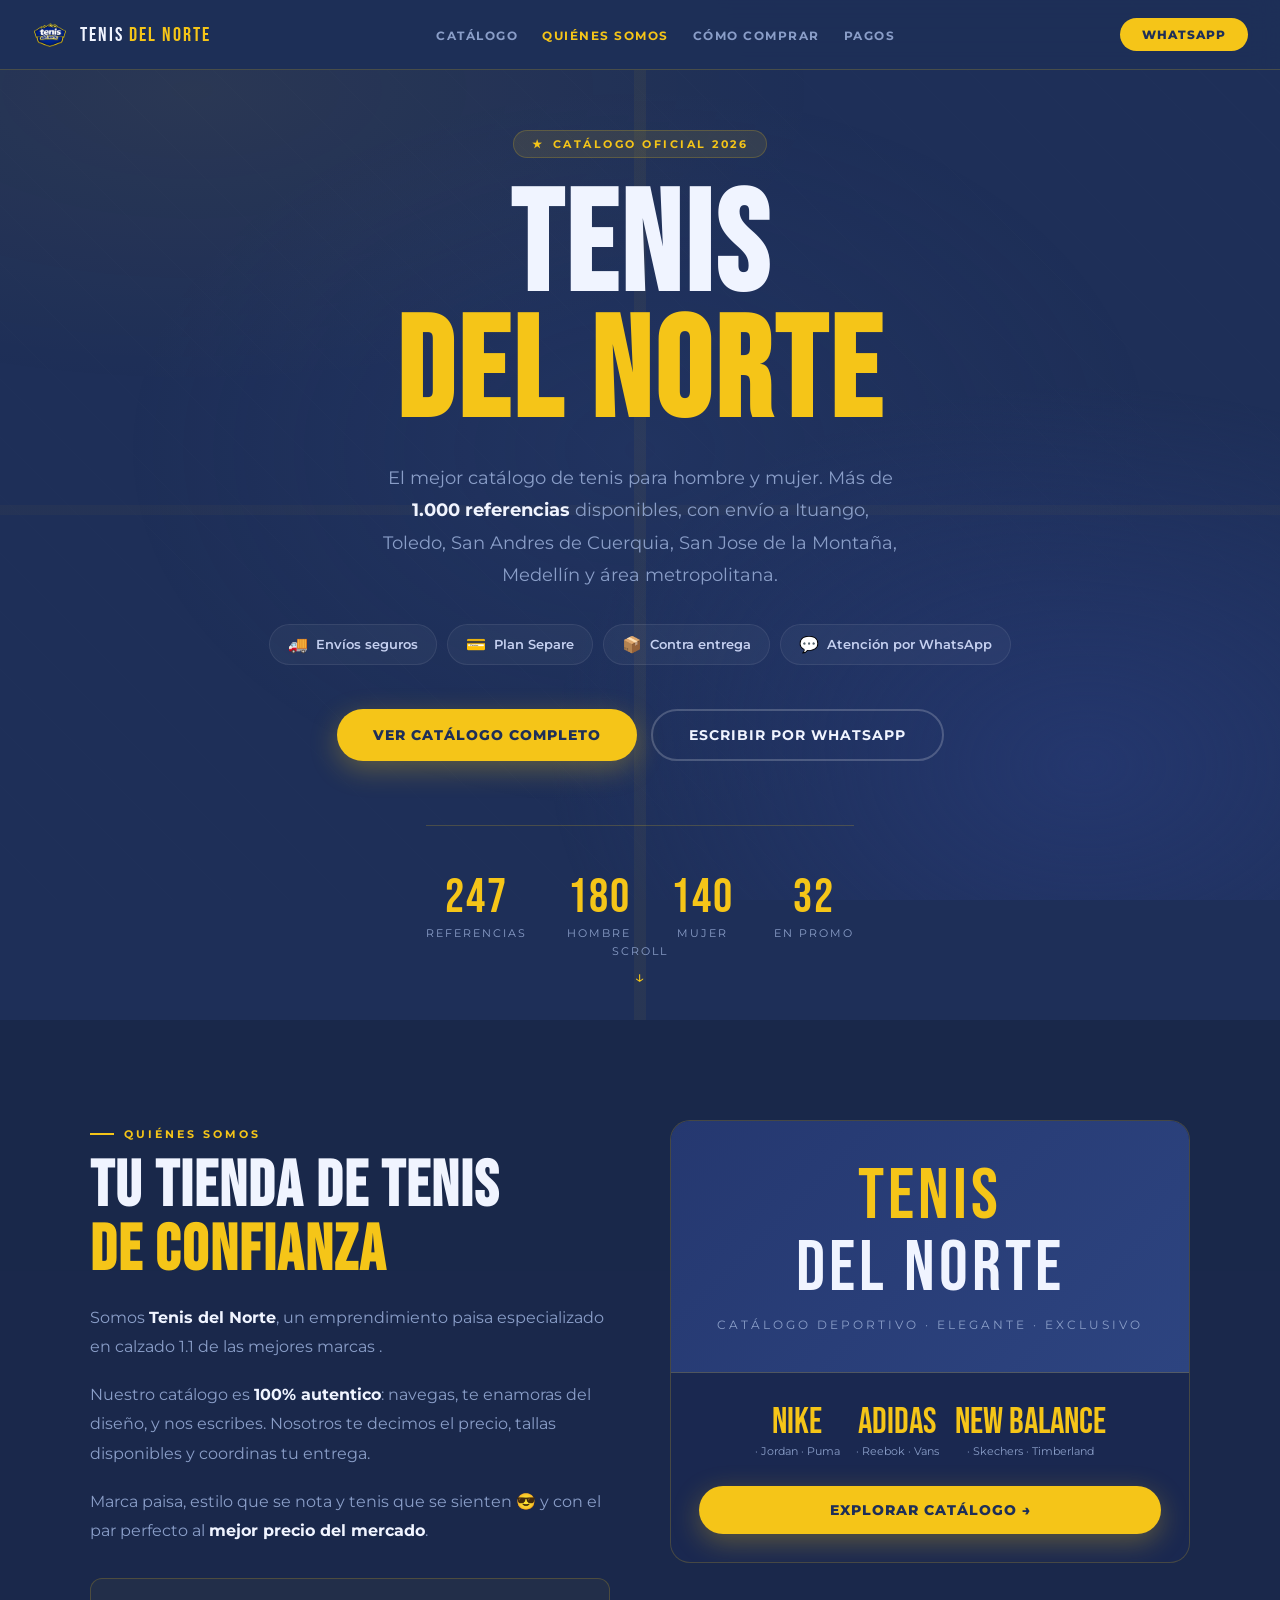
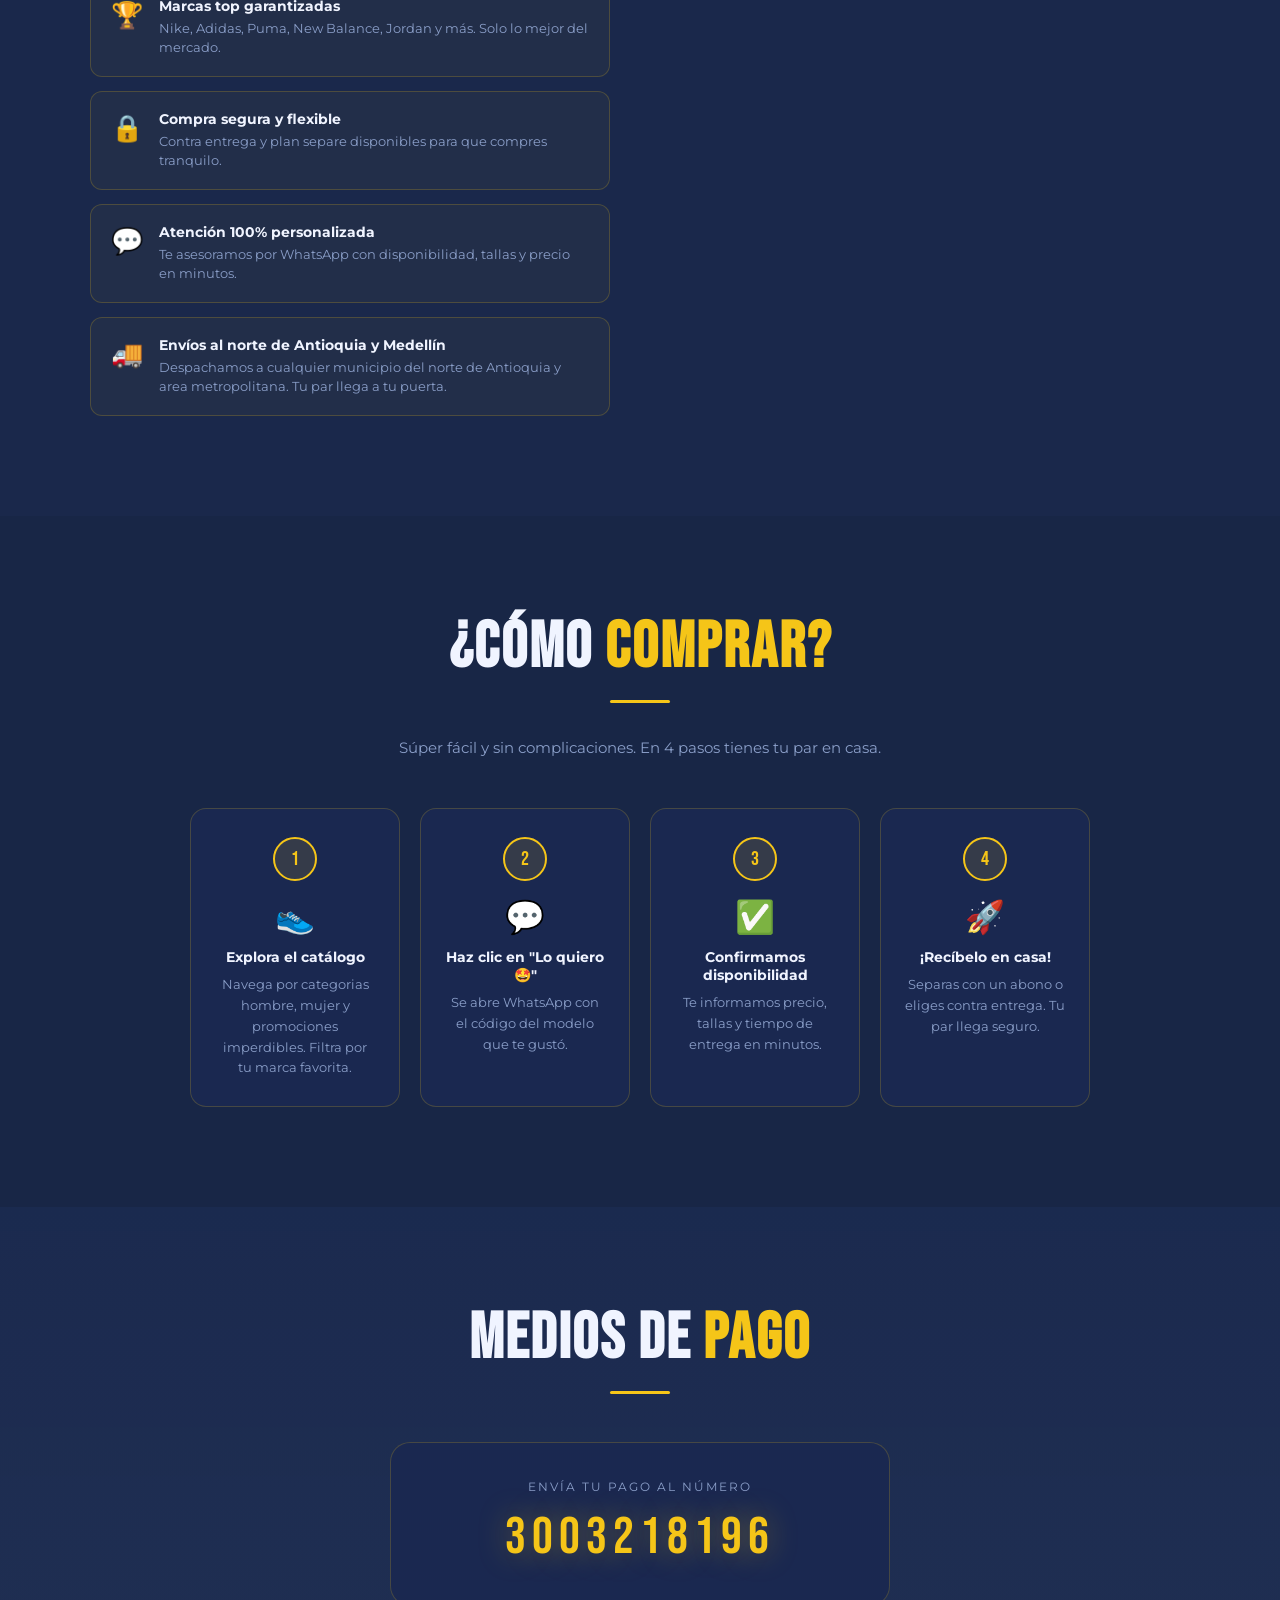
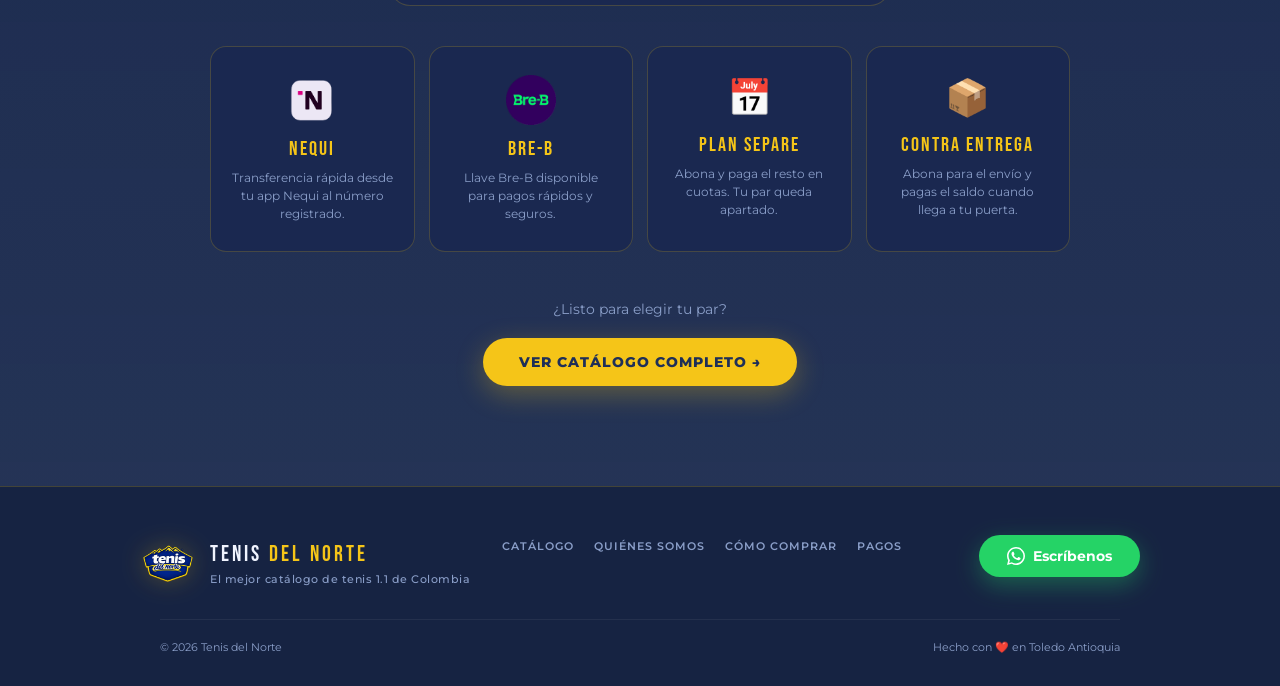
==== Tenis_del_norte/inicio.html @ 116ff5e7 "Add project Tenis del Norte" ====
<!DOCTYPE html>
<html lang="es">

<head>
  <meta charset="UTF-8" />
  <meta name="viewport" content="width=device-width, initial-scale=1.0" />
  <meta name="description"
    content="Tenis del Norte — El mejor catálogo de tenis deportivos para hombre y mujer. Nike, Adidas, Puma y más. Envíos a toda Colombia." />
  <title>Tenis del Norte · Inicio</title>
  <link rel="stylesheet" href="styles/global.css" />
  <link rel="stylesheet" href="styles/home.css" />
</head>

<body>
  <!-- nav.js inyecta el <nav> aquí automáticamente -->


  <!-- ══════════════════════════════════════
       HERO
  ══════════════════════════════════════ -->
  <section class="hero" id="inicio">
    <div class="hero-tag">Catálogo oficial 2026</div>

    <h1 class="hero-title">
      <span>TENIS</span>
      <span class="line-gold">DEL NORTE</span>
    </h1>

    <p class="hero-sub">
      El mejor catálogo de tenis para hombre y mujer.
      Más de <strong>1.000 referencias</strong> disponibles,
      con envío a Ituango, Toledo, San Andres de Cuerquia, San Jose de la Montaña, Medellín y área metropolitana.
    </p>

    <div class="hero-badges">
      <div class="hero-badge"><span class="icon">🚚</span> Envíos seguros</div>
      <div class="hero-badge"><span class="icon">💳</span> Plan Separe</div>
      <div class="hero-badge"><span class="icon">📦</span> Contra entrega</div>
      <div class="hero-badge"><span class="icon">💬</span> Atención por WhatsApp</div>
    </div>

    <div class="hero-ctas">
      <a href="index.html" class="btn-primary">Ver catálogo completo</a>
      <a href="https://wa.me/573003218196" target="_blank" rel="noopener" class="btn-secondary">
        Escribir por WhatsApp
      </a>
    </div>

    <div class="hero-stats">
      <div class="stat">
        <div class="stat-num" id="statTotal">—</div>
        <div class="stat-label">Referencias</div>
      </div>
      <div class="stat">
        <div class="stat-num" id="statHombre">—</div>
        <div class="stat-label">Hombre</div>
      </div>
      <div class="stat">
        <div class="stat-num" id="statMujer">—</div>
        <div class="stat-label">Mujer</div>
      </div>
      <div class="stat">
        <div class="stat-num" id="statPromo">—</div>
        <div class="stat-label">En Promo</div>
      </div>
    </div>

    <div class="scroll-hint">Scroll</div>
  </section>

  <!-- ══════════════════════════════════════
       QUIÉNES SOMOS
  ══════════════════════════════════════ -->
  <section class="section about-section" id="quienes">
    <div class="about-grid">

      <div class="about-text reveal">
        <div class="section-label">Quiénes somos</div>
        <h2 class="section-title">Tu tienda de tenis<br><span>de confianza</span></h2>

        <p>Somos <strong>Tenis del Norte</strong>, un emprendimiento paisa especializado en calzado 1.1 de las mejores
          marcas .</p>
        <p>Nuestro catálogo es <strong>100% autentico</strong>: navegas, te enamoras del diseño, y nos escribes.
          Nosotros te decimos el precio, tallas disponibles y coordinas tu entrega.</p>
        <p>Marca paisa, estilo que se nota y tenis que se sienten 😎 y con el par perfecto al <strong>mejor precio del
            mercado</strong>.</p>

        <div class="about-features">
          <div class="feature-item">
            <div class="feature-icon">🏆</div>
            <div class="feature-content">
              <h4>Marcas top garantizadas</h4>
              <p>Nike, Adidas, Puma, New Balance, Jordan y más. Solo lo mejor del mercado.</p>
            </div>
          </div>
          <div class="feature-item">
            <div class="feature-icon">🔒</div>
            <div class="feature-content">
              <h4>Compra segura y flexible</h4>
              <p>Contra entrega y plan separe disponibles para que compres tranquilo.</p>
            </div>
          </div>
          <div class="feature-item">
            <div class="feature-icon">💬</div>
            <div class="feature-content">
              <h4>Atención 100% personalizada</h4>
              <p>Te asesoramos por WhatsApp con disponibilidad, tallas y precio en minutos.</p>
            </div>
          </div>
          <div class="feature-item">
            <div class="feature-icon">🚚</div>
            <div class="feature-content">
              <h4>Envíos al norte de Antioquia y Medellín</h4>
              <p>Despachamos a cualquier municipio del norte de Antioquia y area metropolitana. Tu par llega a tu
                puerta.</p>
            </div>
          </div>
        </div>
      </div>

      <div class="about-visual reveal">
        <!-- Tarjeta visual / datos de marca -->
        <div style="
          background: var(--card-bg); border: 1px solid var(--border);
          border-radius: 20px; overflow: hidden;
        ">
          <div style="
            background: linear-gradient(135deg, var(--navy-mid) 0%, var(--navy-light) 100%);
            padding: 40px; text-align: center;
            border-bottom: 1px solid var(--border);
          ">
            <div style="
              font-family: var(--font-d); font-size: 72px;
              letter-spacing: 4px; line-height: 1;
            ">
              <span style="color: var(--gold);">TENIS</span><br>
              <span>DEL NORTE</span>
            </div>
            <p style="font-size: 12px; color: var(--muted); letter-spacing: 3px;
              text-transform: uppercase; margin-top: 12px;">
              Catálogo deportivo · elegante · exclusivo
            </p>
          </div>
          <div style="padding: 28px; display: flex; gap: 16px; justify-content: center; flex-wrap: wrap;">
            <div style="text-align: center;">
              <div style="font-family: var(--font-d); font-size: 36px; color: var(--gold);">Nike</div>
              <div style="font-size: 11px; color: var(--muted);">· Jordan · Puma</div>
            </div>
            <div style="text-align: center;">
              <div style="font-family: var(--font-d); font-size: 36px; color: var(--gold);">Adidas</div>
              <div style="font-size: 11px; color: var(--muted);">· Reebok · Vans</div>
            </div>
            <div style="text-align: center;">
              <div style="font-family: var(--font-d); font-size: 36px; color: var(--gold);">New Balance</div>
              <div style="font-size: 11px; color: var(--muted);">· Skechers · Timberland</div>
            </div>
          </div>
          <div style="padding: 0 28px 28px; text-align: center;">
            <a href="index.html" class="btn-primary" style="width: 100%;">
              Explorar catálogo →
            </a>
          </div>
        </div>
      </div>

    </div>
  </section>

  <!-- ══════════════════════════════════════
       CÓMO COMPRAR
  ══════════════════════════════════════ -->
  <section class="section how-section" id="como">
    <div class="text-center reveal" style="margin-bottom: 48px;">
      <h2 class="section-title">¿CÓMO <span>COMPRAR?</span></h2>
      <div class="gold-line"></div>
      <p style="color: var(--muted); font-size: 15px; max-width: 500px; margin: 0 auto; line-height: 1.7;">
        Súper fácil y sin complicaciones. En 4 pasos tienes tu par en casa.
      </p>
    </div>

    <div class="how-grid">
      <div class="how-step-card reveal">
        <div class="step-num">1</div>
        <div class="step-icon">👟</div>
        <div class="step-title">Explora el catálogo</div>
        <div class="step-desc">Navega por categorias hombre, mujer y promociones imperdibles. Filtra por tu marca
          favorita.</div>
      </div>

      <div class="how-step-card reveal">
        <div class="step-num">2</div>
        <div class="step-icon">💬</div>
        <div class="step-title">Haz clic en "Lo quiero🤩"</div>
        <div class="step-desc">Se abre WhatsApp con el código del modelo que te gustó.</div>
      </div>

      <div class="how-step-card reveal">
        <div class="step-num">3</div>
        <div class="step-icon">✅</div>
        <div class="step-title">Confirmamos disponibilidad</div>
        <div class="step-desc">Te informamos precio, tallas y tiempo de entrega en minutos.</div>
      </div>

      <div class="how-step-card reveal">
        <div class="step-num">4</div>
        <div class="step-icon">🚀</div>
        <div class="step-title">¡Recíbelo en casa!</div>
        <div class="step-desc">Separas con un abono o eliges contra entrega. Tu par llega seguro.</div>
      </div>
    </div>
  </section>

  <!-- ══════════════════════════════════════
       MEDIOS DE PAGO
  ══════════════════════════════════════ -->
  <section class="section payment-section" id="pagos">
    <div class="text-center reveal" style="margin-bottom: 48px;">
      <h2 class="section-title">MEDIOS DE <span>PAGO</span></h2>
      <div class="gold-line"></div>
    </div>

    <div class="payment-number reveal">
      <p>Envía tu pago al número</p>
      <div class="number">3003218196</div>
    </div>

    <div class="payment-grid reveal">
      <div class="payment-card">
        <div class="payment-logo-container">
          <img src="assets/logo_nequi.png" alt="Nequi" class="payment-brand-logo">
        </div>
        <div class="payment-name">NEQUI</div>
        <div class="payment-desc">Transferencia rápida desde tu app Nequi al número registrado.</div>
      </div>

      <div class="payment-card">
        <div class="payment-logo-container">
          <img src="assets/logo_breb.png" alt="BRE.B" class="payment-brand-logo">
        </div>
        <div class="payment-name">BRE-B</div>
        <div class="payment-desc">Llave Bre-B disponible para pagos rápidos y seguros.</div>
      </div>

      <div class="payment-card">
        <span class="payment-icon">📅</span>
        <div class="payment-name">PLAN SEPARE</div>
        <div class="payment-desc">Abona y paga el resto en cuotas. Tu par queda apartado.</div>
      </div>

      <div class="payment-card">
        <span class="payment-icon">📦</span>
        <div class="payment-name">CONTRA ENTREGA</div>
        <div class="payment-desc">Abona para el envío y pagas el saldo cuando llega a tu puerta.</div>
      </div>
    </div>

    <div class="text-center" style="margin-top: 48px; position: relative; z-index: 1;">
      <p style="color: var(--muted); font-size: 14px; margin-bottom: 20px;">
        ¿Listo para elegir tu par?
      </p>
      <a href="index.html" class="btn-primary">Ver catálogo completo →</a>
    </div>
  </section>

  <!-- nav.js inyecta el <footer> aquí automáticamente -->

  <script src="js/nav.js"></script>
  <script src="js/home.js"></script>
</body>

</html>
---- Tenis_del_norte/styles/global.css ----
/* ═══════════════════════════════════════════════════
   global.css — Variables, reset y estilos compartidos
   Tenis del Norte
═══════════════════════════════════════════════════ */

/* ── IMPORTS ─────────────────────────────────────── */
@import url('https://fonts.googleapis.com/css2?family=Bebas+Neue&family=Montserrat:wght@300;400;500;600;700;800&display=swap');

/* ── VARIABLES ───────────────────────────────────── */
:root {
  /* ── TEMA C — Azul Medio (40% más claro que antes) ── */
  --navy:        #1e2f58;   /* fondo principal */
  --navy-mid:    #253870;   /* fondo secundario / drawer */
  --navy-light:  #2d4480;   /* hover, bordes internos */
  --gold:        #f5c518;
  --gold-light:  #ffd84d;
  --gold-dark:   #c9a000;
  --white:       #f0f4ff;   /* texto principal (no puro blanco) */
  --off-white:   #c5d0f0;
  --muted:       #8a9ec8;   /* texto secundario */
  --border:      rgba(245, 197, 24, 0.2);
  --card-bg:     #1a2850;   /* tarjetas */
  --green:       #25D366;
  --red:         #ff4d6d;
  --radius:      14px;
  --font-d:      'Bebas Neue', sans-serif;
  --font-b:      'Montserrat', sans-serif;
  --shadow-gold: 0 0 30px rgba(245, 197, 24, 0.25);
  --shadow-card: 0 4px 24px rgba(0, 0, 20, 0.35);
  --nav-h:       70px;
}

/* ── RESET ───────────────────────────────────────── */
*, *::before, *::after { box-sizing: border-box; margin: 0; padding: 0; }
html { scroll-behavior: smooth; }

body {
  background: var(--navy);
  color: var(--white);
  font-family: var(--font-b);
  min-height: 100vh;
  overflow-x: hidden;
}

/* Textura de fondo global */
body::before {
  content: '';
  position: fixed; inset: 0; z-index: 0;
  background-image:
    radial-gradient(ellipse 90% 60% at 15% 10%, rgba(245,197,24,0.06) 0%, transparent 55%),
    radial-gradient(ellipse 70% 70% at 85% 85%, rgba(37,56,112,0.9)   0%, transparent 60%),
    radial-gradient(ellipse 50% 50% at 50% 50%, rgba(45,68,128,0.2)   0%, transparent 80%),
    repeating-linear-gradient(
      45deg, transparent, transparent 40px,
      rgba(255,255,255,0.008) 40px, rgba(255,255,255,0.008) 41px
    );
  pointer-events: none;
}

/* ── TIPOGRAFÍA BASE ─────────────────────────────── */
h1, h2, h3 { line-height: 1.1; }
a { color: inherit; }
img { max-width: 100%; display: block; }
button { font-family: var(--font-b); cursor: pointer; }

/* ── NAV ─────────────────────────────────────────── */
.nav {
  position: fixed; top: 0; left: 0; right: 0; z-index: 100;
  display: flex; align-items: center; justify-content: space-between;
  gap: 16px;
  padding: 0 32px;
  height: var(--nav-h);
  min-height: var(--nav-h); max-height: var(--nav-h);
  overflow: hidden;
  background: rgba(30, 47, 88, 0.96);
  backdrop-filter: blur(14px);
  border-bottom: 1px solid var(--border);
}

.nav-logo {
  display: flex; align-items: center; gap: 12px;
  text-decoration: none; flex-shrink: 0;
}
/* Imagen del logo — tamaño fijo para no inflar el nav */
.nav-logo-img {
  width: 36px; height: 36px;
  object-fit: contain; display: block; flex-shrink: 0;
}
/* Si no hay logo, mostrar badge dorado como fallback */
.nav-logo-badge {
  width: 36px; height: 36px; flex-shrink: 0;
  background: var(--gold);
  clip-path: polygon(50% 0%, 90% 15%, 100% 55%, 85% 90%, 50% 100%, 15% 90%, 0% 55%, 10% 15%);
  display: flex; align-items: center; justify-content: center;
  font-family: var(--font-d); font-size: 12px; color: var(--navy);
}
.nav-logo-text {
  font-family: var(--font-d); font-size: 20px;
  letter-spacing: 2px; color: var(--white); white-space: nowrap;
}
.nav-logo-text span { color: var(--gold); }

.nav-links { display: flex; gap: 24px; list-style: none; }
.nav-links a {
  color: var(--muted); font-size: 12px; font-weight: 700;
  text-decoration: none; letter-spacing: 1.5px; text-transform: uppercase;
  transition: color 0.2s;
}
.nav-links a:hover,
.nav-links a.active { color: var(--gold); }

.nav-cta {
  background: var(--gold); color: var(--navy);
  padding: 9px 22px; border-radius: 100px;
  font-size: 12px; font-weight: 800;
  letter-spacing: 1px; text-transform: uppercase; text-decoration: none;
  transition: all 0.2s;
}
.nav-cta:hover {
  background: var(--gold-light);
  transform: translateY(-2px);
  box-shadow: var(--shadow-gold);
}

/* ── Nav right (CTA + hamburger) ────────────────── */
.nav-right {
  display: flex; align-items: center; gap: 10px; flex-shrink: 0;
}

/* Hamburguesa: oculto en desktop */
.nav-hamburger {
  display: none;
  flex-direction: column; justify-content: center; align-items: center;
  gap: 5px; width: 40px; height: 40px;
  background: none; border: 1.5px solid rgba(255,255,255,0.15);
  border-radius: 10px; cursor: pointer; padding: 8px; transition: border-color 0.2s;
}
.nav-hamburger:hover { border-color: var(--gold); }
.nav-hamburger span {
  display: block; width: 18px; height: 2px;
  background: var(--white); border-radius: 2px;
  transition: transform 0.3s, opacity 0.3s;
  transform-origin: center;
}
/* Animación X al abrir */
.nav-hamburger.open span:nth-child(1) { transform: translateY(7px) rotate(45deg); }
.nav-hamburger.open span:nth-child(2) { opacity: 0; transform: scaleX(0); }
.nav-hamburger.open span:nth-child(3) { transform: translateY(-7px) rotate(-45deg); }

/* ── DRAWER MÓVIL ────────────────────────────────── */
.nav-drawer {
  position: fixed; top: 0; right: 0; bottom: 0; z-index: 500;
  width: min(320px, 85vw);
  background: var(--navy-mid);
  border-left: 1px solid var(--border);
  transform: translateX(100%);
  transition: transform 0.32s cubic-bezier(0.4, 0, 0.2, 1);
  display: flex; flex-direction: column;
}
.nav-drawer.open { transform: translateX(0); }

.nav-overlay {
  position: fixed; inset: 0; z-index: 499;
  background: rgba(0,0,0,0.55);
  backdrop-filter: blur(3px);
  opacity: 0; pointer-events: none;
  transition: opacity 0.3s;
}
.nav-overlay.open { opacity: 1; pointer-events: auto; }

.nav-drawer-inner {
  display: flex; flex-direction: column; height: 100%;
  padding: 0 0 32px;
}

.nav-drawer-header {
  display: flex; align-items: center; justify-content: space-between;
  padding: 0 24px; height: var(--nav-h);
  border-bottom: 1px solid var(--border);
  flex-shrink: 0;
}

.nav-drawer-close {
  width: 36px; height: 36px; border-radius: 50%;
  background: rgba(255,255,255,0.06); border: 1px solid rgba(255,255,255,0.12);
  color: var(--white); font-size: 16px; cursor: pointer; transition: all 0.2s;
  display: flex; align-items: center; justify-content: center;
}
.nav-drawer-close:hover { background: var(--red); border-color: var(--red); }

.nav-drawer-links {
  list-style: none; padding: 24px 0; flex: 1;
}
.nav-drawer-links li {
  border-bottom: 1px solid rgba(255,255,255,0.05);
}
.nav-drawer-links a {
  display: block; padding: 16px 28px;
  color: var(--muted); font-size: 13px; font-weight: 700;
  letter-spacing: 2px; text-transform: uppercase; text-decoration: none;
  transition: all 0.2s;
}
.nav-drawer-links a:hover,
.nav-drawer-links a.active {
  color: var(--gold); background: rgba(245,197,24,0.05);
  padding-left: 36px;
}

.nav-drawer-wa {
  margin: 0 24px; justify-content: center;
}

/* ── RESPONSIVE NAV ──────────────────────────────── */
@media (max-width: 910px) {
  .nav { padding: 0 16px; }
  .nav-links { display: none; }
  .nav-hamburger { display: flex; }
  /* Ocultar texto del logo en pantallas muy pequeñas para ahorrar espacio */
  @media (max-width: 380px) {
    .nav-logo-text { display: none; }
  }
}
@media (min-width: 900px) {
  .nav-hamburger { display: none; }
  .nav-drawer, .nav-overlay { display: none !important; }
}

/* ── BOTONES GLOBALES ────────────────────────────── */
.btn-primary {
  display: inline-flex; align-items: center; justify-content: center; gap: 8px;
  background: var(--gold); color: var(--navy);
  padding: 15px 36px; border-radius: 100px; border: none;
  font-family: var(--font-b); font-size: 14px; font-weight: 800;
  letter-spacing: 1px; text-transform: uppercase; text-decoration: none;
  transition: all 0.25s;
  box-shadow: 0 8px 28px rgba(245, 197, 24, 0.3);
  cursor: pointer;
}
.btn-primary:hover {
  background: var(--gold-light);
  transform: translateY(-3px);
  box-shadow: 0 16px 40px rgba(245, 197, 24, 0.4);
}

.btn-secondary {
  display: inline-flex; align-items: center; justify-content: center; gap: 8px;
  background: transparent; color: var(--white);
  padding: 15px 36px; border-radius: 100px;
  font-family: var(--font-b); font-size: 14px; font-weight: 700;
  letter-spacing: 1px; text-transform: uppercase; text-decoration: none;
  border: 2px solid rgba(255, 255, 255, 0.2);
  transition: all 0.25s; cursor: pointer;
}
.btn-secondary:hover {
  border-color: var(--gold); color: var(--gold);
  transform: translateY(-3px);
}

.btn-wa {
  display: inline-flex; align-items: center; gap: 8px;
  background: var(--green); color: #fff; border: none;
  padding: 12px 28px; border-radius: 100px;
  font-family: var(--font-b); font-size: 14px; font-weight: 700;
  text-decoration: none; transition: all 0.2s; cursor: pointer;
  box-shadow: 0 8px 24px rgba(37, 211, 102, 0.35);
}
.btn-wa:hover {
  transform: translateY(-3px);
  box-shadow: 0 16px 32px rgba(37, 211, 102, 0.45);
}
.btn-wa svg { width: 18px; height: 18px; fill: #fff; flex-shrink: 0; }

/* ── SECCIONES GENÉRICAS ─────────────────────────── */
.section {
  position: relative; z-index: 1;
  padding: 100px 24px;
}
.section-label {
  display: inline-flex; align-items: center; gap: 10px;
  color: var(--gold); font-size: 11px; font-weight: 700;
  letter-spacing: 3px; text-transform: uppercase; margin-bottom: 14px;
}
.section-label::before { content: ''; width: 24px; height: 2px; background: var(--gold); }

.section-title {
  font-family: var(--font-d);
  font-size: clamp(36px, 6vw, 64px);
  letter-spacing: 2px; line-height: 1; margin-bottom: 20px;
}
.section-title span { color: var(--gold); }

.gold-line {
  width: 60px; height: 3px; background: var(--gold);
  border-radius: 2px; margin: 0 auto 32px;
}

.gold-divider {
  height: 1px;
  background: linear-gradient(to right, transparent, var(--gold), transparent);
  opacity: 0.25; margin: 20px 0;
}

.text-center { text-align: center; }
.hidden { display: none !important; }

/* ── FOOTER ──────────────────────────────────────── */
footer {
  position: relative; z-index: 1;
  background: rgba(0, 0, 0, 0.25);
  border-top: 1px solid var(--border);
  padding: 48px 24px 32px;
}

/* ── Contenido del footer ────────────────────────── */
.footer-inner {
  max-width: 1000px; margin: 0 auto;
  display: grid;
  grid-template-columns: auto 1fr auto;
  gap: 32px; align-items: start;
}
@media (max-width: 750px) {
  .footer-inner {
    grid-template-columns: 1fr;
    text-align: center; justify-items: center;
  }
}

/* Logo + nombre en el footer */
.footer-logo-wrap {
  display: flex; align-items: center; gap: 14px;
}
.footer-logo-img {
  width: 56px; height: 56px;
  object-fit: contain; display: block; flex-shrink: 0;
  /* Halo suave que resalta el logo sobre fondo oscuro */
  filter: drop-shadow(0 0 12px rgba(245,197,24,0.25));
}
.footer-logo-badge {
  width: 56px; height: 56px; flex-shrink: 0;
  background: var(--gold);
  clip-path: polygon(50% 0%,90% 15%,100% 55%,85% 90%,50% 100%,15% 90%,0% 55%,10% 15%);
  display: flex; align-items: center; justify-content: center;
  font-family: var(--font-d); font-size: 16px; color: var(--navy);
  filter: drop-shadow(0 0 10px rgba(245,197,24,0.3));
}
.footer-logo-text .footer-brand {
  font-family: var(--font-d); font-size: 22px;
  letter-spacing: 3px; color: var(--white);
  margin-bottom: 4px;
}
.footer-logo-text .footer-brand span { color: var(--gold); }
.footer-logo-text p {
  font-size: 11px; color: var(--muted); margin: 0;
  font-weight: 500; letter-spacing: 0.5px;
}

/* Nav links del footer */
.footer-nav { display: flex; flex-direction: column; align-items: flex-start; gap: 10px; }
@media (max-width: 700px) { .footer-nav { align-items: center; flex-direction: row; flex-wrap: wrap; justify-content: center; } }
.footer-nav .nav-links-footer {
  display: flex; gap: 20px; flex-wrap: wrap; list-style: none;
  justify-content: flex-start;
}
.footer-nav .nav-links-footer a {
  color: var(--muted); font-size: 11px; font-weight: 600;
  text-decoration: none; letter-spacing: 1px; text-transform: uppercase;
  transition: color 0.2s;
}
.footer-nav .nav-links-footer a:hover { color: var(--gold); }

/* Parte derecha: WA */
.footer-cta { display: flex; flex-direction: column; align-items: flex-end; gap: 12px; }
@media (max-width: 700px) { .footer-cta { align-items: center; } }

/* Línea inferior */
.footer-bottom {
  max-width: 960px; margin: 28px auto 0;
  padding-top: 20px; border-top: 1px solid rgba(255,255,255,0.06);
  display: flex; justify-content: space-between; align-items: center;
  flex-wrap: wrap; gap: 8px;
}
.footer-copy { font-size: 11px; color: var(--muted); }
.footer-made { font-size: 11px; color: var(--muted); }

/* ── ANIMACIONES ─────────────────────────────────── */
@keyframes fadeUp {
  from { opacity: 0; transform: translateY(24px); }
  to   { opacity: 1; transform: translateY(0); }
}
@keyframes fadeDown {
  from { opacity: 0; transform: translateY(-20px); }
  to   { opacity: 1; transform: translateY(0); }
}
@keyframes spin {
  to { transform: rotate(360deg); }
}
@keyframes bounce {
  0%, 100% { transform: translateX(-50%) translateY(0); }
  50%       { transform: translateX(-50%) translateY(8px); }
}
---- Tenis_del_norte/styles/home.css ----
/* ═══════════════════════════════════════════════════
   home.css — Estilos de index.html
   Requiere: global.css
═══════════════════════════════════════════════════ */

/* ── HERO ────────────────────────────────────────── */
.hero {
  min-height: 100vh;
  display: flex; flex-direction: column;
  align-items: center; justify-content: center;
  padding: calc(var(--nav-h) + 60px) 24px 80px;
  position: relative; z-index: 1; text-align: center;
  overflow: hidden;
}

.hero::before {
  content: '';
  position: absolute; inset: 0;
  background:
    linear-gradient(to right,
      transparent 49.5%,
      rgba(245,197,24,0.05) 49.5%,
      rgba(245,197,24,0.05) 50.5%,
      transparent 50.5%),
    linear-gradient(to bottom,
      transparent 49.5%,
      rgba(245,197,24,0.03) 49.5%,
      rgba(245,197,24,0.03) 50.5%,
      transparent 50.5%);
  pointer-events: none;
}

.hero-tag {
  display: inline-flex; align-items: center; gap: 8px;
  background: rgba(245,197,24,0.1); border: 1px solid var(--border);
  color: var(--gold); padding: 6px 18px; border-radius: 100px;
  font-size: 11px; font-weight: 700; letter-spacing: 2.5px;
  text-transform: uppercase; margin-bottom: 28px;
  animation: fadeDown 0.7s ease both;
}
.hero-tag::before { content: '★'; }

.hero-title {
  font-family: var(--font-d);
  font-size: clamp(64px, 14vw, 140px);
  line-height: 0.9; letter-spacing: 4px;
  animation: fadeDown 0.7s 0.1s ease both;
}
.hero-title .line-gold    { color: var(--gold); display: block; }
.hero-title .line-outline {
  display: block;
  -webkit-text-stroke: 2px rgba(255,255,255,0.15);
  color: transparent;
}

.hero-sub {
  font-size: clamp(14px, 2vw, 18px);
  color: var(--muted); font-weight: 400; line-height: 1.8;
  max-width: 520px; margin: 24px auto 0;
  animation: fadeDown 0.7s 0.2s ease both;
}
.hero-sub strong { color: var(--white); font-weight: 700; }

.hero-badges {
  display: flex; gap: 10px; flex-wrap: wrap; justify-content: center;
  margin-top: 32px;
  animation: fadeDown 0.7s 0.3s ease both;
}
.hero-badge {
  display: flex; align-items: center; gap: 8px;
  background: rgba(255,255,255,0.04);
  border: 1px solid rgba(255,255,255,0.08);
  padding: 10px 18px; border-radius: 100px;
  font-size: 13px; color: var(--off-white); font-weight: 600;
}
.hero-badge .icon { font-size: 16px; }

.hero-ctas {
  display: flex; gap: 14px; flex-wrap: wrap; justify-content: center;
  margin-top: 44px;
  animation: fadeDown 0.7s 0.4s ease both;
}

.hero-stats {
  display: flex; gap: 40px; flex-wrap: wrap; justify-content: center;
  margin-top: 64px; padding-top: 48px;
  border-top: 1px solid var(--border);
  animation: fadeDown 0.7s 0.5s ease both;
}
.stat { text-align: center; }
.stat-num {
  font-family: var(--font-d); font-size: 48px;
  color: var(--gold); letter-spacing: 2px; line-height: 1;
}
.stat-label {
  font-size: 11px; color: var(--muted);
  letter-spacing: 2px; text-transform: uppercase; margin-top: 4px;
}

.scroll-hint {
  position: absolute; bottom: 32px; left: 50%;
  transform: translateX(-50%);
  display: flex; flex-direction: column; align-items: center; gap: 8px;
  color: var(--muted); font-size: 11px; letter-spacing: 2px;
  text-transform: uppercase;
  animation: bounce 2s infinite;
}
.scroll-hint::after { content: '↓'; font-size: 18px; color: var(--gold); }

/* ── QUIÉNES SOMOS ───────────────────────────────── */
.about-section { background: rgba(0,0,0,0.15); }

.about-grid {
  max-width: 1100px; margin: 0 auto;
  display: grid; grid-template-columns: 1fr 1fr;
  gap: 60px; align-items: start;
}
@media (max-width: 768px) {
  .about-grid { grid-template-columns: 1fr; gap: 40px; }
}

.about-text p {
  color: var(--muted); font-size: 16px; line-height: 1.85;
  margin-bottom: 18px;
}
.about-text p strong { color: var(--white); font-weight: 700; }

.about-features { display: flex; flex-direction: column; gap: 14px; margin-top: 32px; }

.feature-item {
  display: flex; align-items: flex-start; gap: 16px;
  background: rgba(245,197,24,0.04);
  border: 1px solid var(--border);
  border-radius: 12px; padding: 18px 20px;
  transition: border-color 0.2s, transform 0.2s;
}
.feature-item:hover { border-color: rgba(245,197,24,0.4); transform: translateX(4px); }
.feature-icon { font-size: 26px; flex-shrink: 0; margin-top: 2px; }
.feature-content h4 { font-size: 14px; font-weight: 700; margin-bottom: 4px; }
.feature-content p  { font-size: 13px; color: var(--muted); line-height: 1.5; margin: 0; }

/* ── CÓMO COMPRAR ────────────────────────────────── */
.how-section { background: rgba(0,0,0,0.2); }

.how-grid {
  max-width: 900px; margin: 0 auto;
  display: grid; grid-template-columns: repeat(auto-fit, minmax(200px, 1fr));
  gap: 20px;
}
.how-step-card {
  background: var(--card-bg); border: 1px solid var(--border);
  border-radius: 16px; padding: 28px 24px; text-align: center;
  transition: all 0.25s;
  position: relative; overflow: hidden;
}
.how-step-card::before {
  content: '';
  position: absolute; top: 0; left: 0; right: 0; height: 3px;
  background: linear-gradient(to right, transparent, var(--gold), transparent);
  opacity: 0; transition: opacity 0.25s;
}
.how-step-card:hover { transform: translateY(-6px); box-shadow: var(--shadow-gold); }
.how-step-card:hover::before { opacity: 1; }

.step-num {
  width: 44px; height: 44px; border-radius: 50%;
  background: rgba(245,197,24,0.12);
  border: 2px solid var(--gold);
  color: var(--gold);
  display: flex; align-items: center; justify-content: center;
  font-family: var(--font-d); font-size: 20px; letter-spacing: 1px;
  margin: 0 auto 16px;
}
.step-icon    { font-size: 32px; margin-bottom: 12px; }
.step-title   { font-size: 14px; font-weight: 700; margin-bottom: 8px; }
.step-desc    { font-size: 13px; color: var(--muted); line-height: 1.6; }

/* ── MEDIOS DE PAGO ──────────────────────────────── */
.payment-section {
  background: linear-gradient(to bottom, rgba(0,0,0,0.1), rgba(245,197,24,0.03));
}

.payment-number {
  text-align: center;
  background: var(--card-bg); border: 1px solid var(--border);
  border-radius: 20px; padding: 36px;
  max-width: 500px; margin: 0 auto 40px;
}
.payment-number p {
  font-size: 12px; color: var(--muted);
  text-transform: uppercase; letter-spacing: 2px; margin-bottom: 12px;
}
.payment-number .number {
  font-family: var(--font-d); font-size: 52px;
  color: var(--gold); letter-spacing: 6px;
  text-shadow: 0 0 30px rgba(245,197,24,0.35);
}

.payment-grid {
  max-width: 860px; margin: 0 auto;
  display: grid; grid-template-columns: repeat(auto-fit, minmax(190px, 1fr));
  gap: 14px;
}
.payment-card {
  background: var(--card-bg); border: 1px solid var(--border);
  border-radius: 16px; padding: 28px 20px; text-align: center;
  transition: all 0.25s;
}
.payment-card:hover {
  border-color: var(--gold);
  transform: translateY(-4px);
  box-shadow: var(--shadow-gold);
}
.payment-icon { font-size: 36px; margin-bottom: 14px; display: block; }
.payment-name {
  font-family: var(--font-d); font-size: 20px;
  letter-spacing: 2px; color: var(--gold);
}
.payment-desc { font-size: 12px; color: var(--muted); margin-top: 8px; line-height: 1.5; }


.payment-logo-container {
  width: 50px;
  height: 50px;
  margin: 0 auto 12px; /* Centra el logo y da espacio abajo */
  display: flex;
  align-items: center;
  justify-content: center;
}

/* Estilos para la imagen del logo */
.payment-brand-logo {
  width: 100%;
  height: 100%;
  object-fit: contain; /* Evita que el logo se deforme */
}
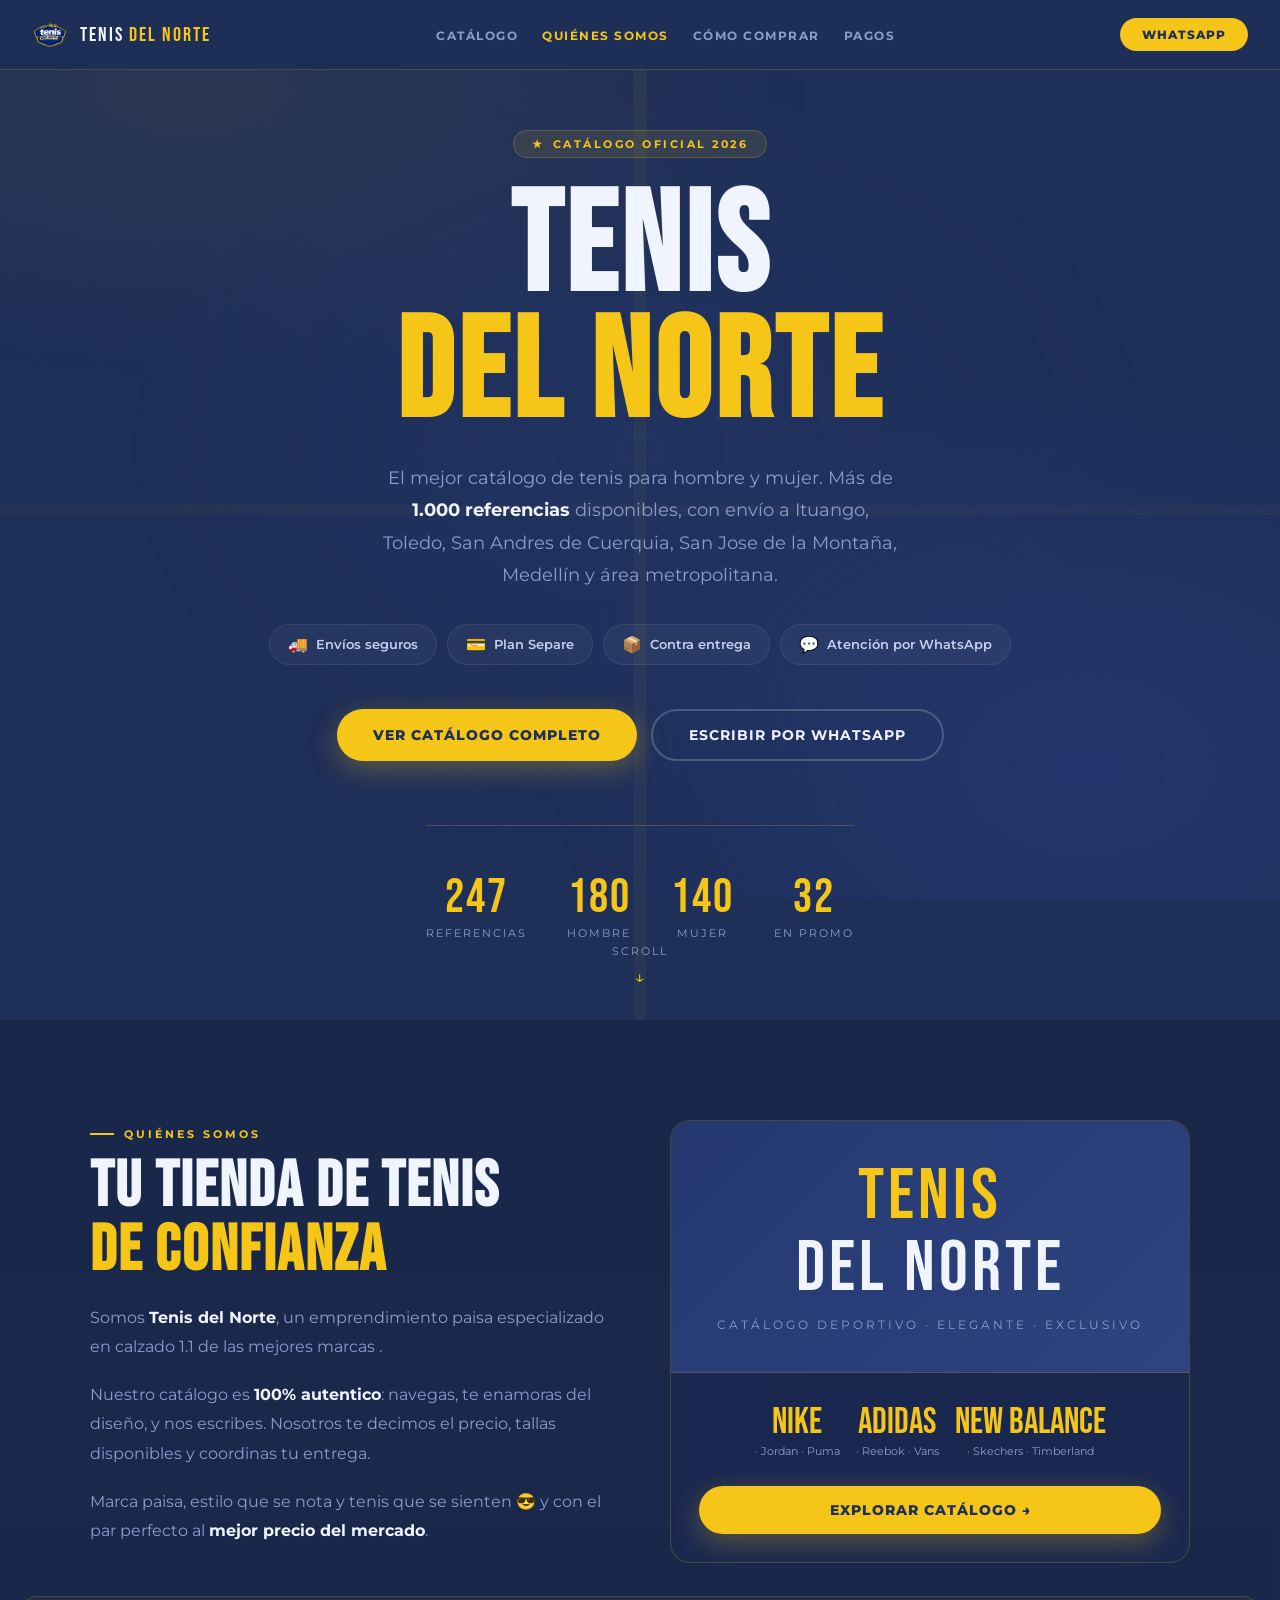
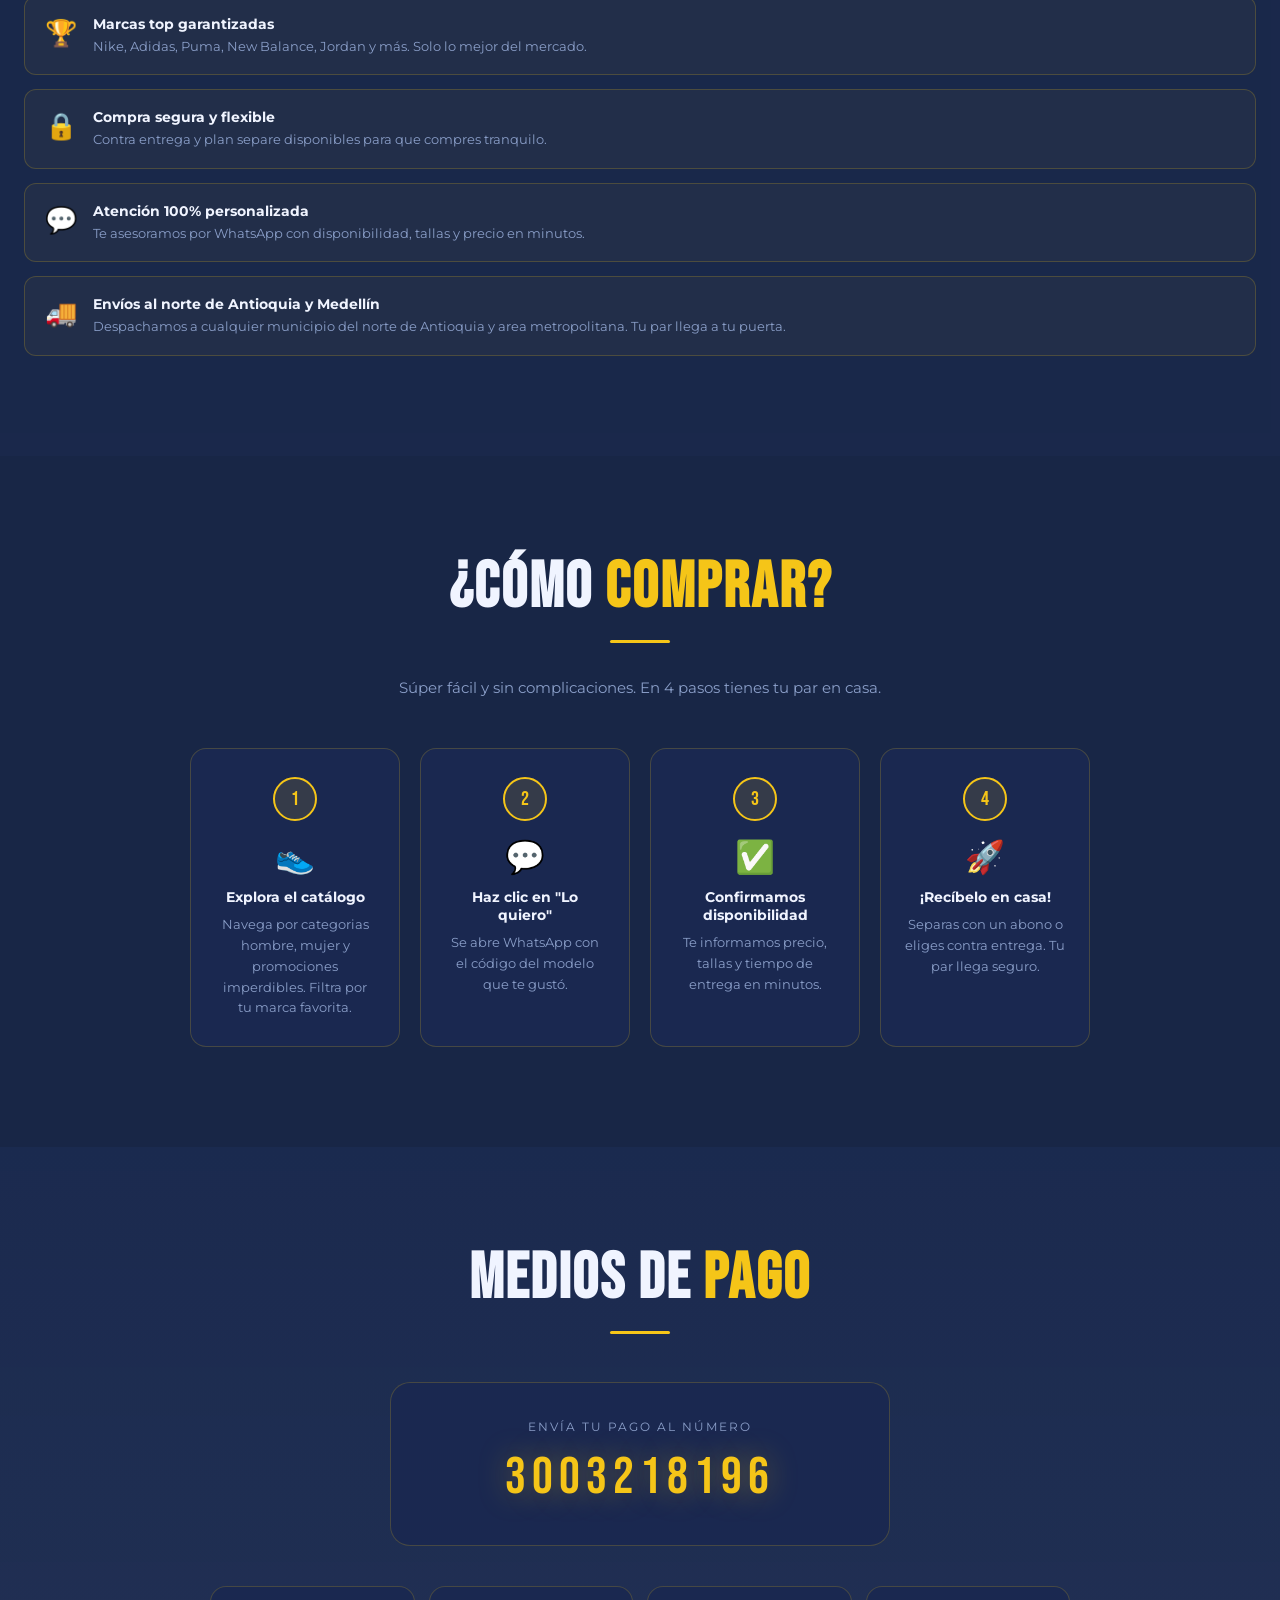
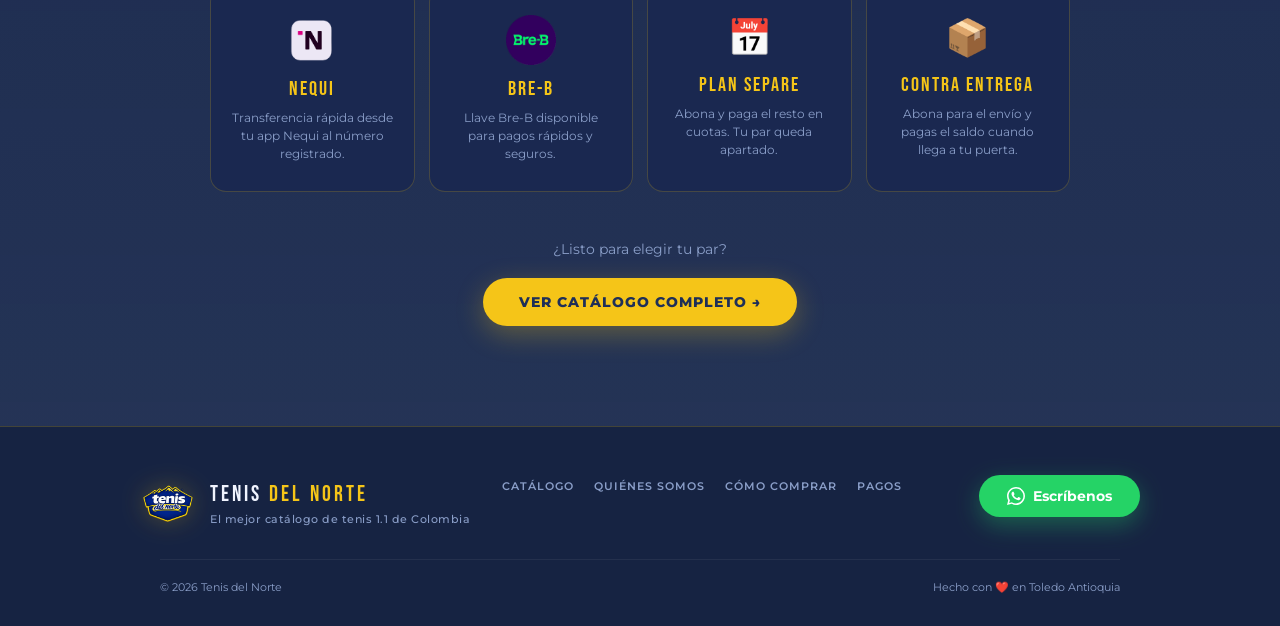
==== commit 2427721d: "chore: consolidate code change entries for better organization" ====
--- a/Tenis_del_norte/inicio.html
+++ b/Tenis_del_norte/inicio.html
@@ -7,6 +7,7 @@
   <meta name="description"
     content="Tenis del Norte — El mejor catálogo de tenis deportivos para hombre y mujer. Nike, Adidas, Puma y más. Envíos a toda Colombia." />
   <title>Tenis del Norte · Inicio</title>
+  <link rel="icon" href="/assets/favicon.ico">
   <link rel="stylesheet" href="styles/global.css" />
   <link rel="stylesheet" href="styles/home.css" />
 </head>
@@ -40,7 +41,7 @@
     </div>
 
     <div class="hero-ctas">
-      <a href="index.html" class="btn-primary">Ver catálogo completo</a>
+      <a href="index" class="btn-primary">Ver catálogo completo</a>
       <a href="https://wa.me/573003218196" target="_blank" rel="noopener" class="btn-secondary">
         Escribir por WhatsApp
       </a>
@@ -84,38 +85,6 @@
           Nosotros te decimos el precio, tallas disponibles y coordinas tu entrega.</p>
         <p>Marca paisa, estilo que se nota y tenis que se sienten 😎 y con el par perfecto al <strong>mejor precio del
             mercado</strong>.</p>
-
-        <div class="about-features">
-          <div class="feature-item">
-            <div class="feature-icon">🏆</div>
-            <div class="feature-content">
-              <h4>Marcas top garantizadas</h4>
-              <p>Nike, Adidas, Puma, New Balance, Jordan y más. Solo lo mejor del mercado.</p>
-            </div>
-          </div>
-          <div class="feature-item">
-            <div class="feature-icon">🔒</div>
-            <div class="feature-content">
-              <h4>Compra segura y flexible</h4>
-              <p>Contra entrega y plan separe disponibles para que compres tranquilo.</p>
-            </div>
-          </div>
-          <div class="feature-item">
-            <div class="feature-icon">💬</div>
-            <div class="feature-content">
-              <h4>Atención 100% personalizada</h4>
-              <p>Te asesoramos por WhatsApp con disponibilidad, tallas y precio en minutos.</p>
-            </div>
-          </div>
-          <div class="feature-item">
-            <div class="feature-icon">🚚</div>
-            <div class="feature-content">
-              <h4>Envíos al norte de Antioquia y Medellín</h4>
-              <p>Despachamos a cualquier municipio del norte de Antioquia y area metropolitana. Tu par llega a tu
-                puerta.</p>
-            </div>
-          </div>
-        </div>
       </div>
 
       <div class="about-visual reveal">
@@ -156,14 +125,45 @@
             </div>
           </div>
           <div style="padding: 0 28px 28px; text-align: center;">
-            <a href="index.html" class="btn-primary" style="width: 100%;">
+            <a href="index" class="btn-primary" style="width: 100%;">
               Explorar catálogo →
             </a>
           </div>
         </div>
       </div>
-
-    </div>
+    </div>
+    
+    <div class="about-features">
+        <div class="feature-item">
+          <div class="feature-icon">🏆</div>
+          <div class="feature-content">
+            <h4>Marcas top garantizadas</h4>
+            <p>Nike, Adidas, Puma, New Balance, Jordan y más. Solo lo mejor del mercado.</p>
+          </div>
+        </div>
+        <div class="feature-item">
+          <div class="feature-icon">🔒</div>
+          <div class="feature-content">
+            <h4>Compra segura y flexible</h4>
+            <p>Contra entrega y plan separe disponibles para que compres tranquilo.</p>
+          </div>
+        </div>
+        <div class="feature-item">
+          <div class="feature-icon">💬</div>
+          <div class="feature-content">
+            <h4>Atención 100% personalizada</h4>
+            <p>Te asesoramos por WhatsApp con disponibilidad, tallas y precio en minutos.</p>
+          </div>
+        </div>
+        <div class="feature-item">
+          <div class="feature-icon">🚚</div>
+          <div class="feature-content">
+            <h4>Envíos al norte de Antioquia y Medellín</h4>
+            <p>Despachamos a cualquier municipio del norte de Antioquia y area metropolitana. Tu par llega a tu puerta.</p>
+          </div>
+        </div>
+      </div>
+    
   </section>
 
   <!-- ══════════════════════════════════════
@@ -190,7 +190,7 @@
       <div class="how-step-card reveal">
         <div class="step-num">2</div>
         <div class="step-icon">💬</div>
-        <div class="step-title">Haz clic en "Lo quiero🤩"</div>
+        <div class="step-title">Haz clic en "Lo quiero"</div>
         <div class="step-desc">Se abre WhatsApp con el código del modelo que te gustó.</div>
       </div>
 
@@ -258,7 +258,7 @@
       <p style="color: var(--muted); font-size: 14px; margin-bottom: 20px;">
         ¿Listo para elegir tu par?
       </p>
-      <a href="index.html" class="btn-primary">Ver catálogo completo →</a>
+      <a href="index" class="btn-primary">Ver catálogo completo →</a>
     </div>
   </section>
 
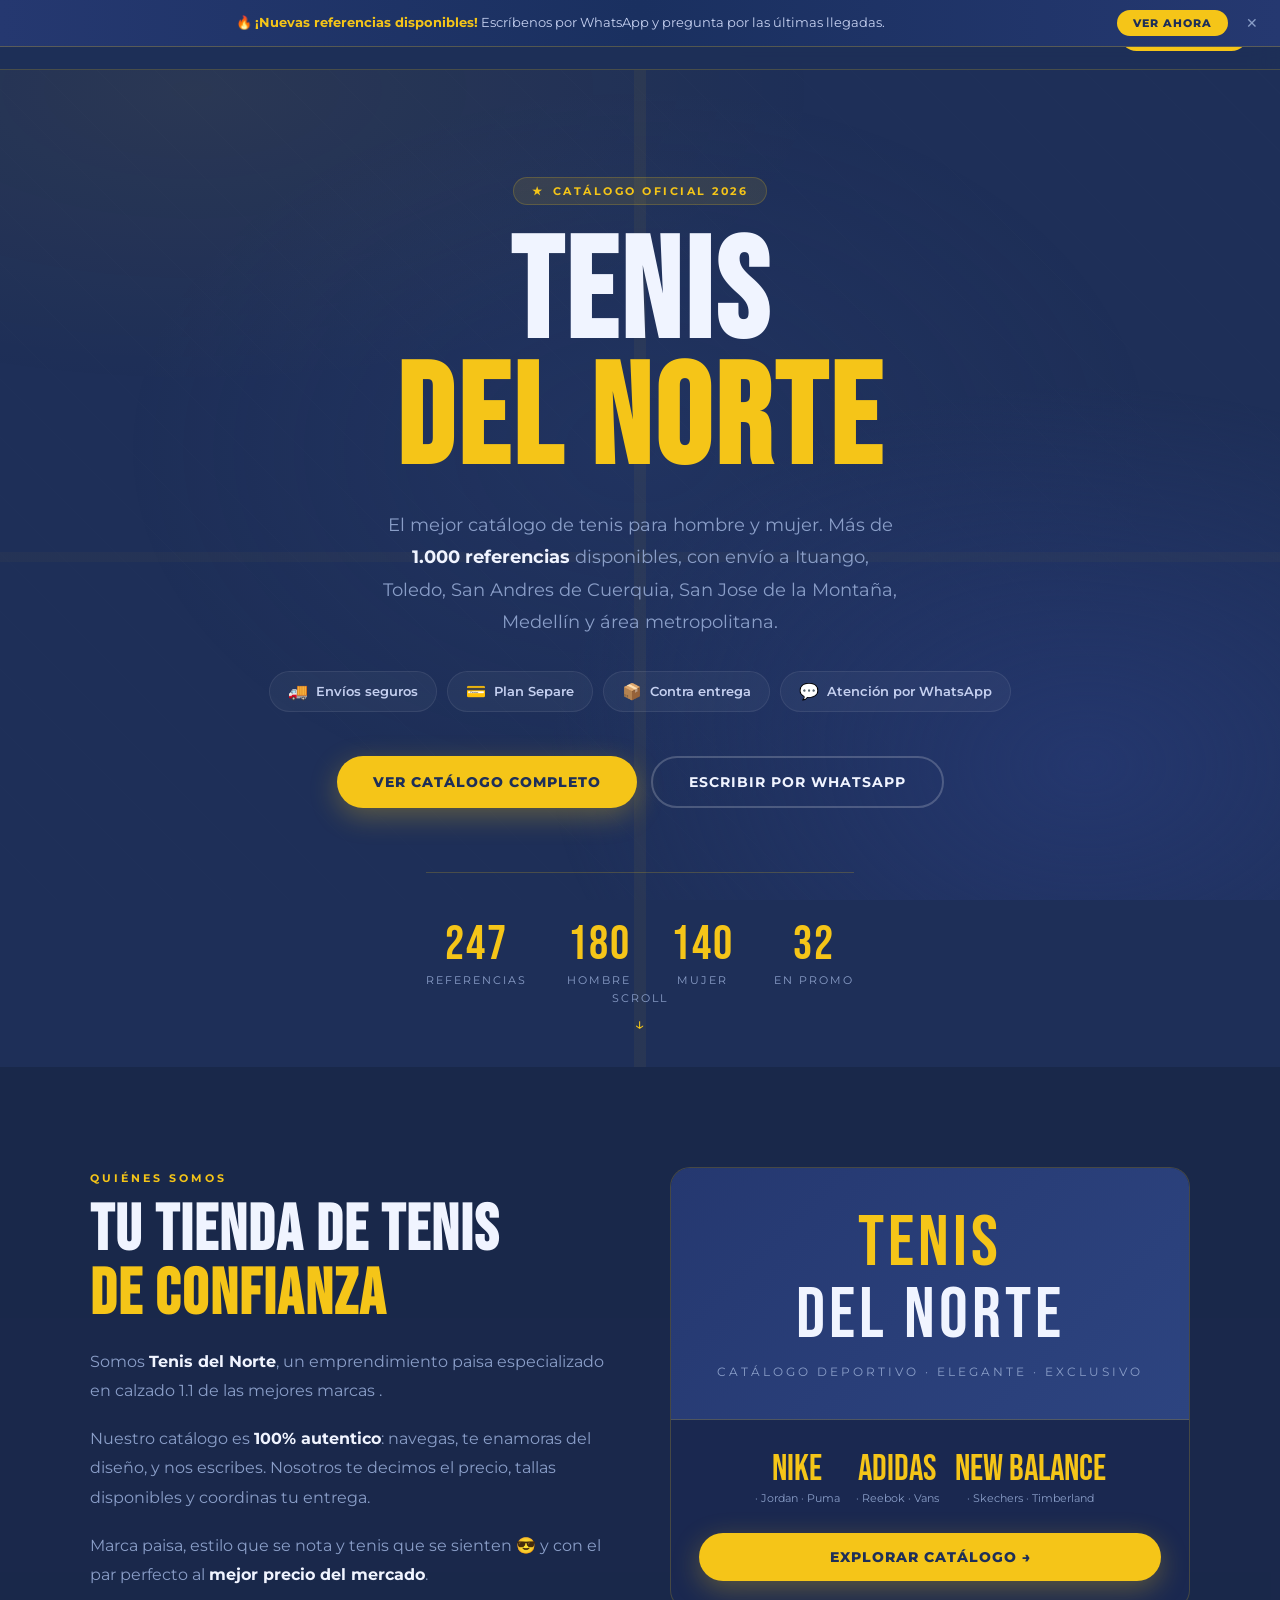
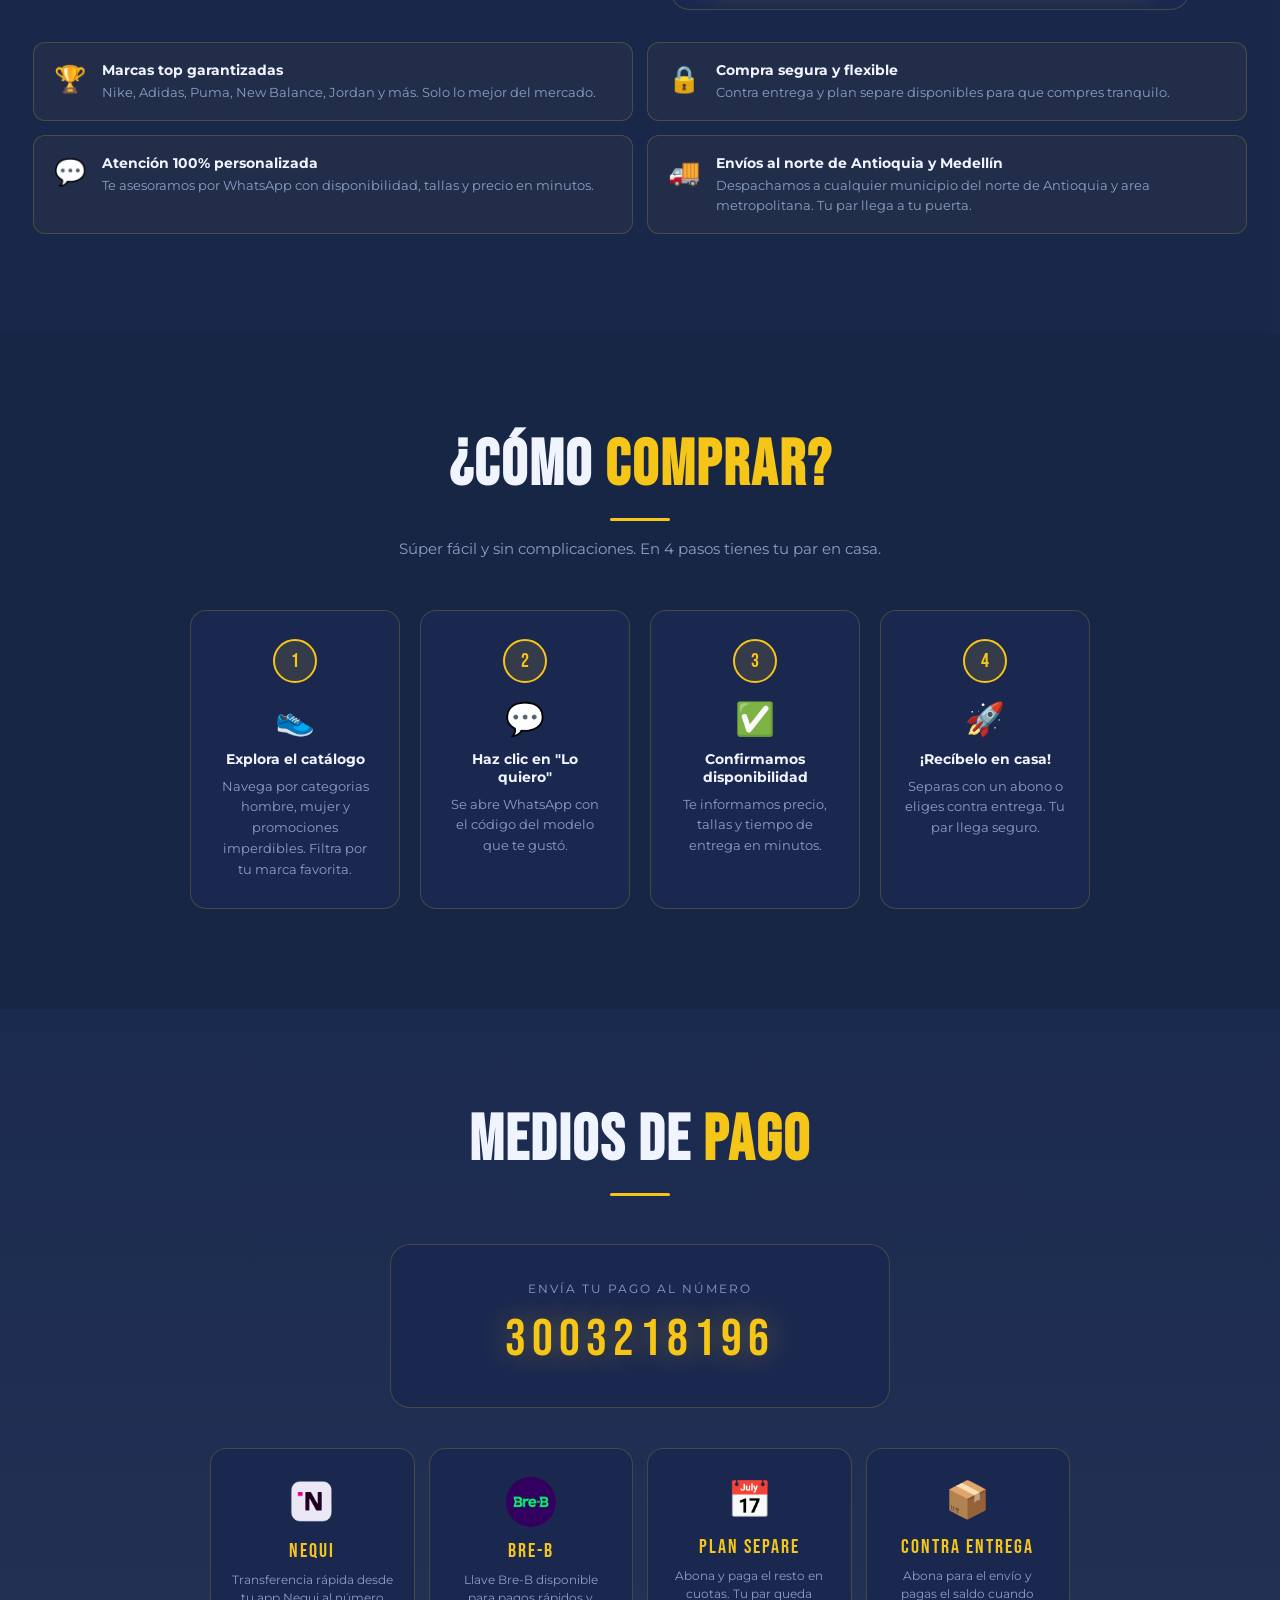
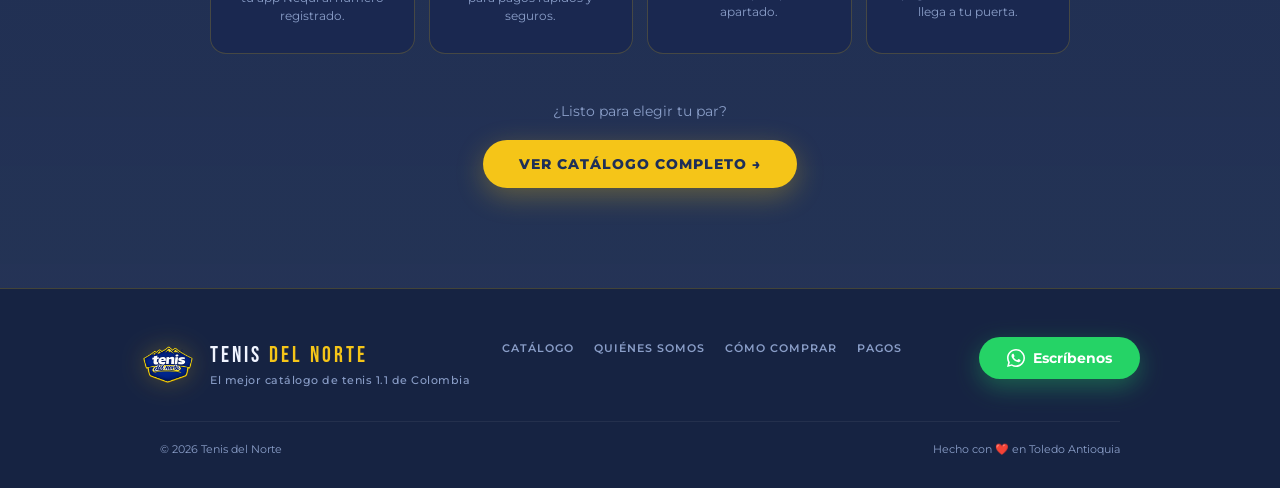
==== commit 35d3fefb: "feat: implement session management and security enhancements in admin panel" ====
--- a/Tenis_del_norte/inicio.html
+++ b/Tenis_del_norte/inicio.html
@@ -7,7 +7,7 @@
   <meta name="description"
     content="Tenis del Norte — El mejor catálogo de tenis deportivos para hombre y mujer. Nike, Adidas, Puma y más. Envíos a toda Colombia." />
   <title>Tenis del Norte · Inicio</title>
-  <link rel="icon" href="/assets/favicon.ico">
+  <link rel="icon" href="assets/favicon.ico">
   <link rel="stylesheet" href="styles/global.css" />
   <link rel="stylesheet" href="styles/home.css" />
 </head>
@@ -41,7 +41,7 @@
     </div>
 
     <div class="hero-ctas">
-      <a href="index" class="btn-primary">Ver catálogo completo</a>
+      <a href="/" class="btn-primary">Ver catálogo completo</a>
       <a href="https://wa.me/573003218196" target="_blank" rel="noopener" class="btn-secondary">
         Escribir por WhatsApp
       </a>
@@ -125,7 +125,7 @@
             </div>
           </div>
           <div style="padding: 0 28px 28px; text-align: center;">
-            <a href="index" class="btn-primary" style="width: 100%;">
+            <a href="/" class="btn-primary" style="width: 100%;">
               Explorar catálogo →
             </a>
           </div>
@@ -258,7 +258,7 @@
       <p style="color: var(--muted); font-size: 14px; margin-bottom: 20px;">
         ¿Listo para elegir tu par?
       </p>
-      <a href="index" class="btn-primary">Ver catálogo completo →</a>
+      <a href="/" class="btn-primary">Ver catálogo completo →</a>
     </div>
   </section>
 
--- a/Tenis_del_norte/styles/global.css
+++ b/Tenis_del_norte/styles/global.css
@@ -280,7 +280,7 @@
   color: var(--gold); font-size: 11px; font-weight: 700;
   letter-spacing: 3px; text-transform: uppercase; margin-bottom: 14px;
 }
-.section-label::before { content: ''; width: 24px; height: 2px; background: var(--gold); }
+
 
 .section-title {
   font-family: var(--font-d);
@@ -291,7 +291,7 @@
 
 .gold-line {
   width: 60px; height: 3px; background: var(--gold);
-  border-radius: 2px; margin: 0 auto 32px;
+  border-radius: 2px; margin: 0 auto 15px;
 }
 
 .gold-divider {
@@ -397,4 +397,77 @@
 @keyframes bounce {
   0%, 100% { transform: translateX(-50%) translateY(0); }
   50%       { transform: translateX(-50%) translateY(8px); }
-}+}
+
+/* ══════════════════════════════════════════════════
+   BARRA DE ANUNCIO — aparece encima del nav
+══════════════════════════════════════════════════ */
+#announceBar {
+  position: sticky; top: 0; z-index: 200;
+  display: flex; align-items: center; justify-content: center;
+  gap: 12px; flex-wrap: wrap;
+  padding: 10px 16px;
+  background: linear-gradient(90deg, var(--navy-mid) 0%, #1a3060 50%, var(--navy-mid) 100%);
+  border-bottom: 1px solid rgba(245,197,24,0.25);
+  transition: transform 0.3s ease;
+}
+.announce-msg {
+  font-size: 13px; color: var(--off-white);
+  text-align: center; line-height: 1.5;
+  flex: 1; min-width: 200px;
+}
+.announce-msg strong { color: var(--gold); }
+
+.announce-cta {
+  background: var(--gold); color: var(--navy);
+  font-family: var(--font-b); font-size: 11px; font-weight: 800;
+  letter-spacing: 1px; text-transform: uppercase; text-decoration: none;
+  padding: 6px 16px; border-radius: 100px; flex-shrink: 0;
+  transition: all 0.2s;
+  white-space: nowrap;
+}
+.announce-cta:hover { background: var(--gold-light); transform: scale(1.03); }
+
+.announce-close {
+  background: none; border: none; cursor: pointer;
+  color: var(--muted); font-size: 14px; padding: 4px 6px;
+  flex-shrink: 0; line-height: 1; border-radius: 4px;
+  transition: color 0.2s;
+}
+.announce-close:hover { color: var(--white); }
+
+@media (max-width: 480px) {
+  #announceBar { gap: 8px; padding: 8px 12px; }
+  .announce-msg { font-size: 12px; }
+}
+
+/* ══════════════════════════════════════════════════
+   BOTÓN WHATSAPP FLOTANTE — solo móvil
+══════════════════════════════════════════════════ */
+#waFloat {
+  display: none;                         /* oculto en desktop */
+  position: fixed; bottom: 24px; right: 20px;
+  z-index: 150;
+  width: 56px; height: 56px; border-radius: 50%;
+  background: var(--green);
+  align-items: center; justify-content: center;
+  box-shadow: 0 6px 24px rgba(37,211,102,0.5);
+  transition: transform 0.2s, box-shadow 0.2s;
+  animation: fadeUp 0.4s 0.5s ease both;
+}
+#waFloat svg {
+  width: 28px; height: 28px; fill: #fff;
+}
+#waFloat:hover {
+  transform: scale(1.1);
+  box-shadow: 0 10px 32px rgba(37,211,102,0.6);
+}
+
+@media (max-width: 900px) {
+  #waFloat { display: flex; }
+}
+
+/* ── Infinite scroll spinner ─────────────────────── */
+.infinite-spinner {
+  display: flex; justify-content: center; padding: 24px;
+}
--- a/Tenis_del_norte/styles/home.css
+++ b/Tenis_del_norte/styles/home.css
@@ -125,7 +125,14 @@
 }
 .about-text p strong { color: var(--white); font-weight: 700; }
 
-.about-features { display: flex; flex-direction: column; gap: 14px; margin-top: 32px; }
+.about-features { 
+    display: grid; 
+    grid-template-columns: repeat(2, minmax(0, 600px)); 
+    gap: 14px; 
+    margin-top: 32px;
+    justify-content: center;
+    
+}
 
 .feature-item {
   display: flex; align-items: flex-start; gap: 16px;
@@ -133,11 +140,24 @@
   border: 1px solid var(--border);
   border-radius: 12px; padding: 18px 20px;
   transition: border-color 0.2s, transform 0.2s;
+  max-width: 600px;
 }
 .feature-item:hover { border-color: rgba(245,197,24,0.4); transform: translateX(4px); }
 .feature-icon { font-size: 26px; flex-shrink: 0; margin-top: 2px; }
 .feature-content h4 { font-size: 14px; font-weight: 700; margin-bottom: 4px; }
 .feature-content p  { font-size: 13px; color: var(--muted); line-height: 1.5; margin: 0; }
+
+@media (max-width: 768px) {
+  .about-features {
+    grid-template-columns: 1fr;
+    justify-items: center;
+  }
+
+  .feature-item {
+    width: 100%;
+    max-width: 600px;
+  }
+}
 
 /* ── CÓMO COMPRAR ────────────────────────────────── */
 .how-section { background: rgba(0,0,0,0.2); }
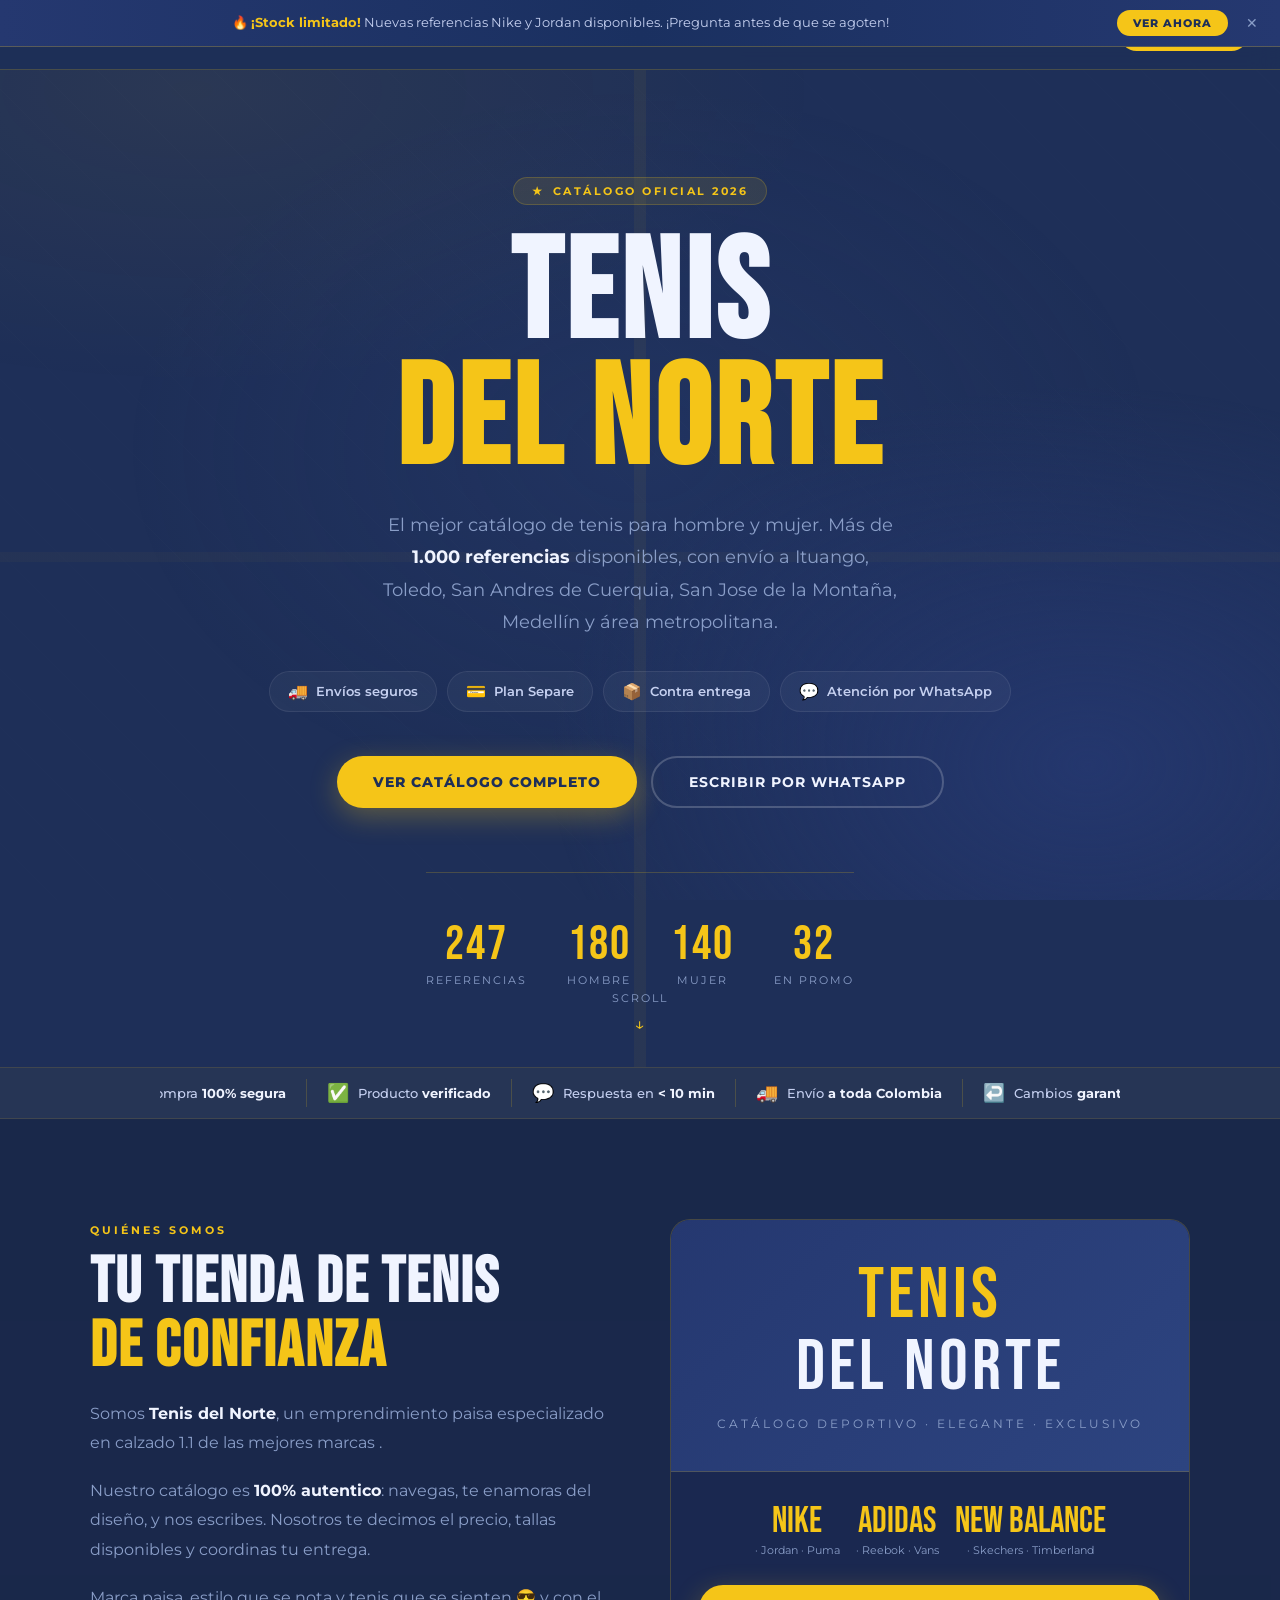
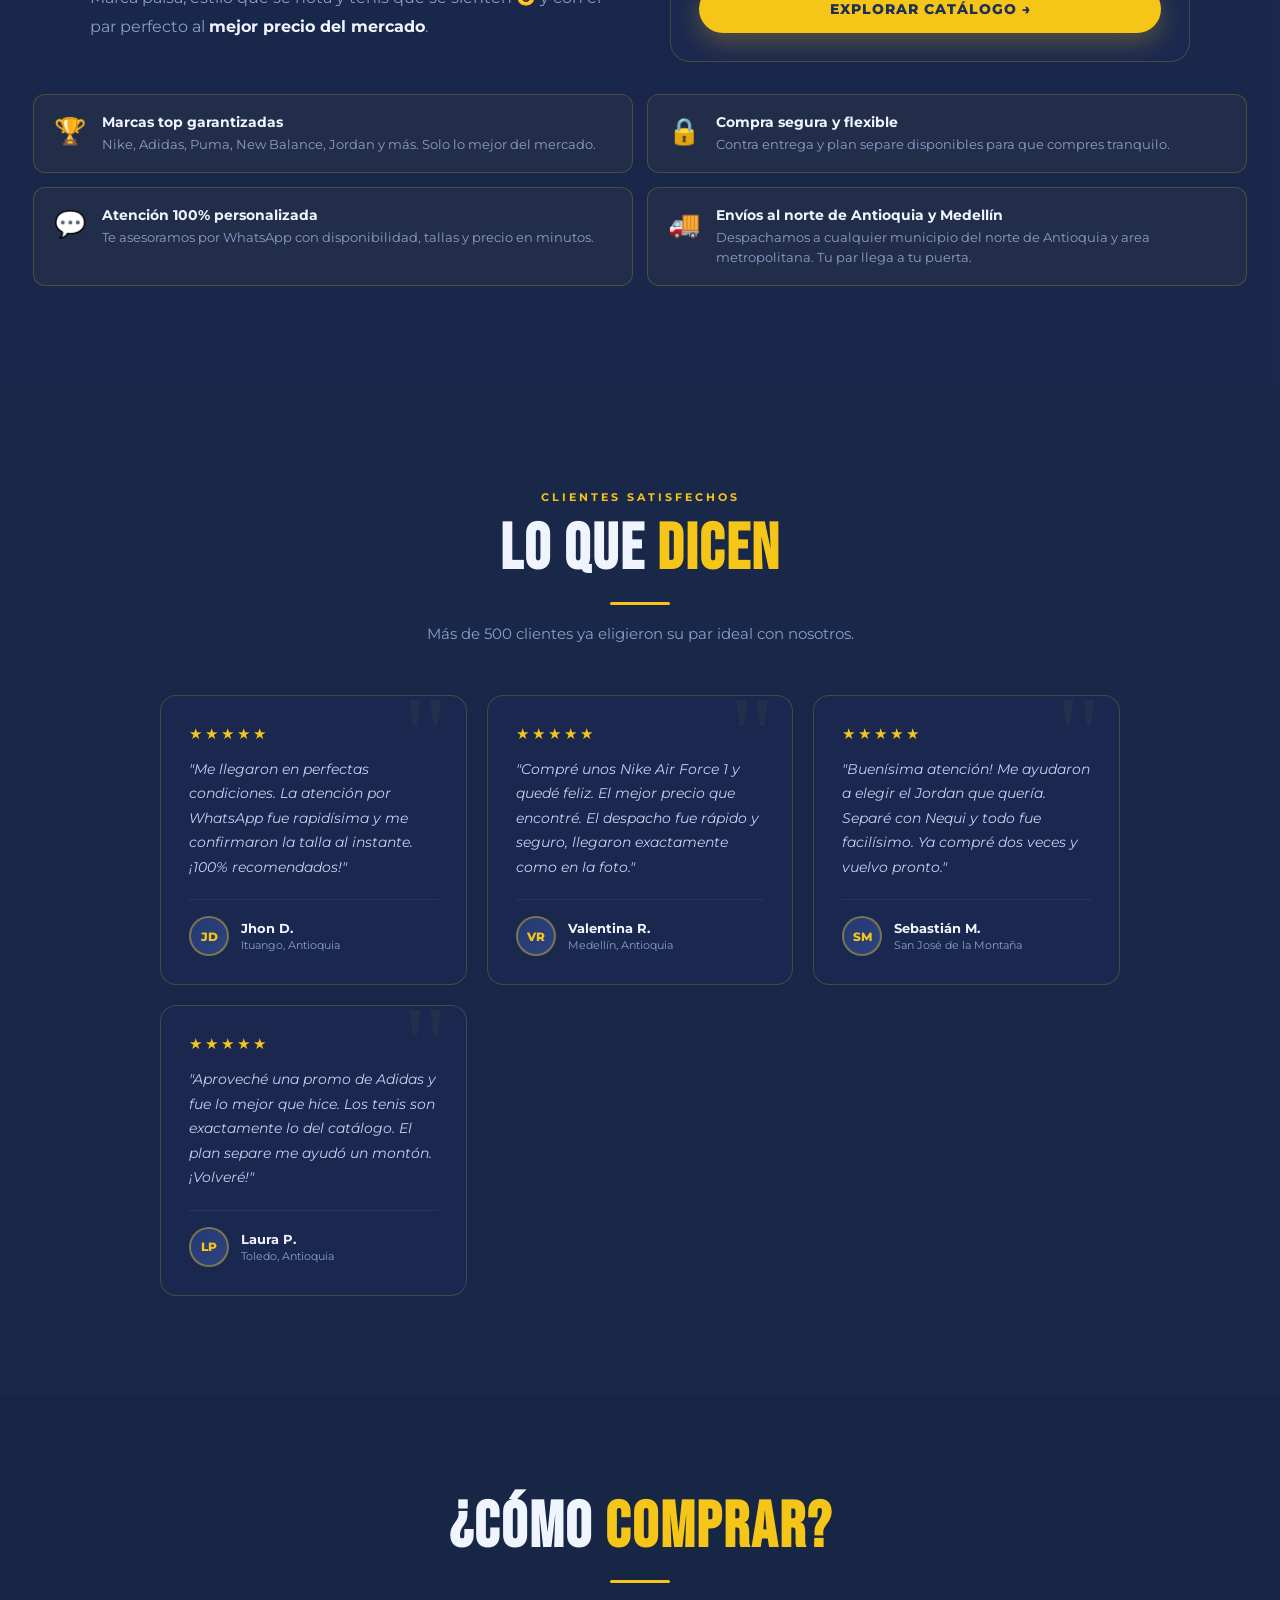
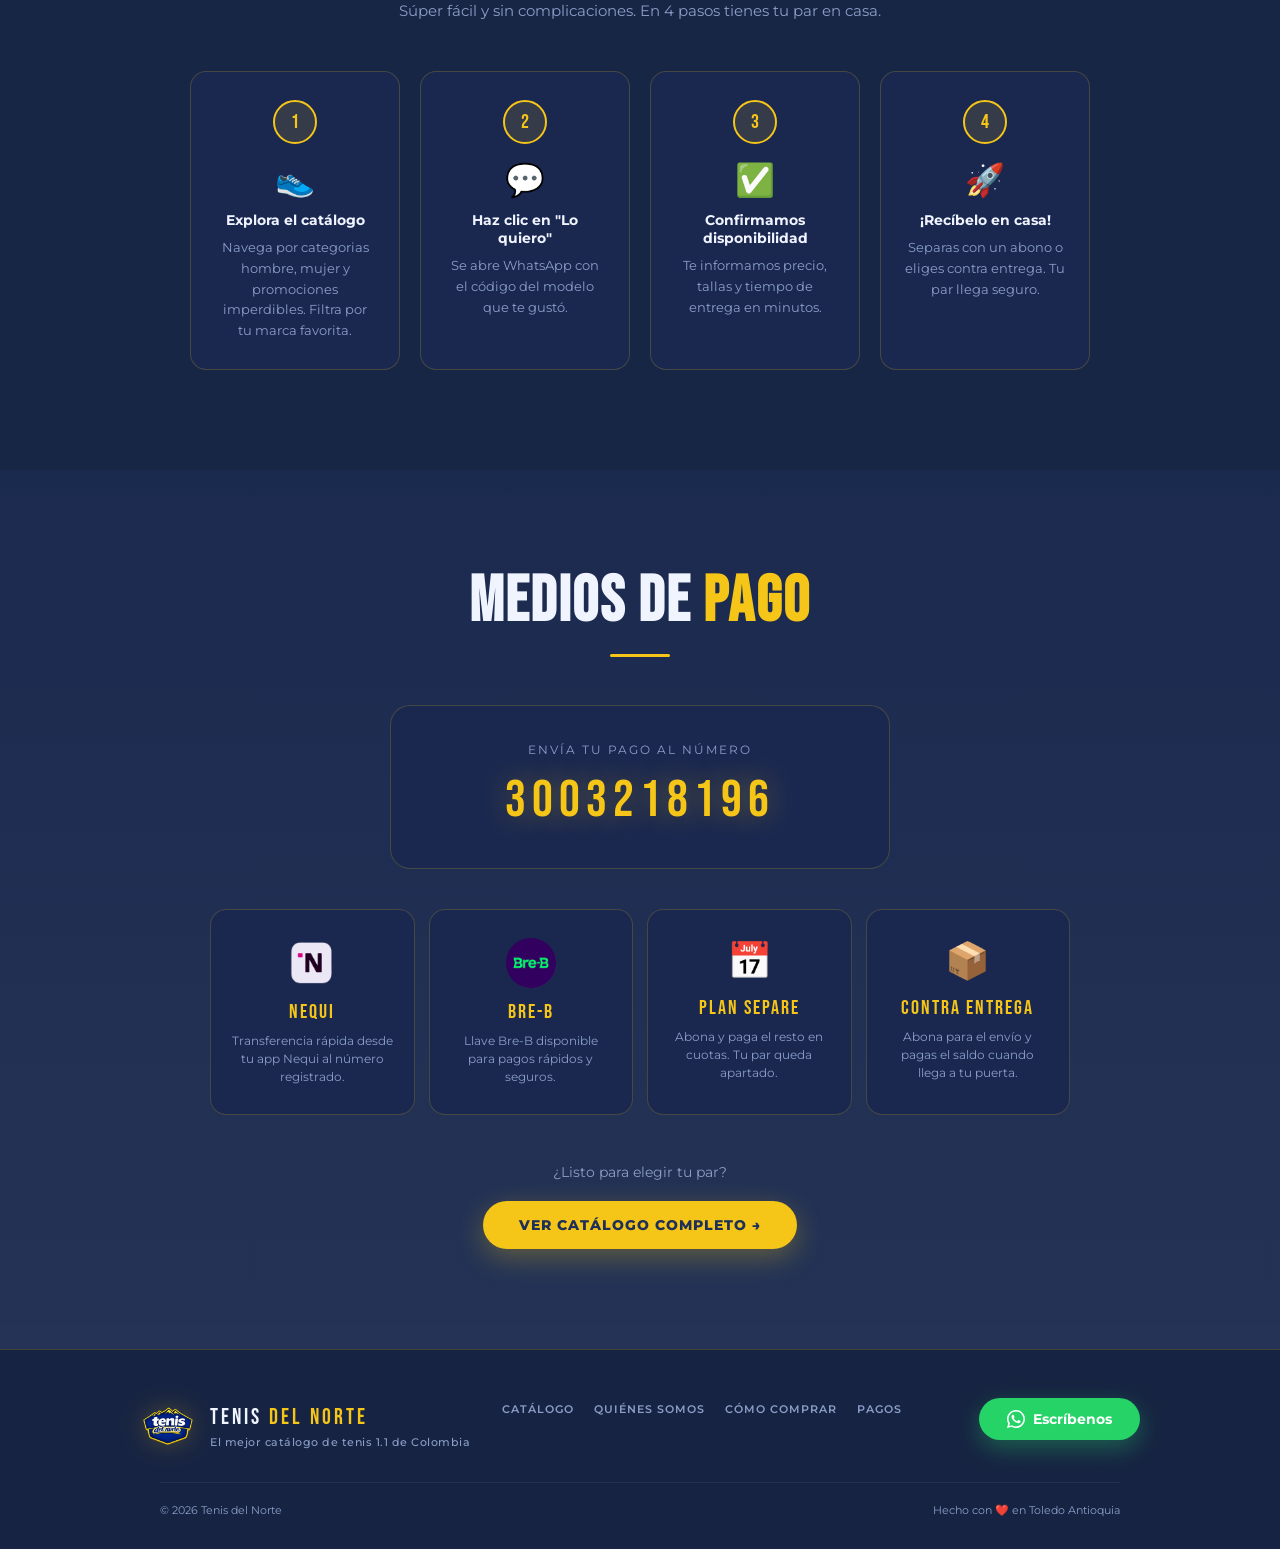
==== commit d435f4b9: "feat: enhance website SEO and user experience with updated metadata, trust signals, and loading indi" ====
--- a/Tenis_del_norte/inicio.html
+++ b/Tenis_del_norte/inicio.html
@@ -4,12 +4,84 @@
 <head>
   <meta charset="UTF-8" />
   <meta name="viewport" content="width=device-width, initial-scale=1.0" />
-  <meta name="description"
-    content="Tenis del Norte — El mejor catálogo de tenis deportivos para hombre y mujer. Nike, Adidas, Puma y más. Envíos a toda Colombia." />
-  <title>Tenis del Norte · Inicio</title>
-  <link rel="icon" href="assets/favicon.ico">
+  <meta name="description" content="Tenis del Norte — El mejor catálogo de tenis deportivos Nike, Adidas, Jordan, Puma, New Balance y más. Envíos al norte de Antioquia, Medellín y toda Colombia. Compra segura por WhatsApp." />
+  <meta name="keywords" content="tenis deportivos Colombia, zapatillas Nike Adidas Jordan Puma, comprar tenis Antioquia, tenis norte Antioquia, Ituango Toledo tenis, tenis Medellín baratos, calzado deportivo Colombia" />
+  <meta name="robots" content="index, follow" />
+  <meta name="author" content="Tenis del Norte" />
+  <title>Tenis del Norte · Catálogo de Tenis Deportivos | Nike, Adidas, Jordan</title>
+  <link rel="canonical" href="https://tenisdelnorte.com/inicio" />
+  <link rel="icon" href="assets/favicon.ico" />
+  <link rel="apple-touch-icon" href="assets/favicon.ico" />
+
+  <!-- Open Graph (Facebook, Instagram, WhatsApp) -->
+  <meta property="og:type" content="website" />
+  <meta property="og:url" content="https://tenisdelnorte.com/inicio" />
+  <meta property="og:title" content="Tenis del Norte — Catálogo de Tenis Deportivos Colombia" />
+  <meta property="og:description" content="Más de 1.000 referencias de Nike, Adidas, Jordan, Puma y más. Envíos al norte de Antioquia y Medellín. Compra 100% segura por WhatsApp." />
+  <meta property="og:image" content="https://tenisdelnorte.com/assets/logo.png" />
+  <meta property="og:locale" content="es_CO" />
+  <meta property="og:site_name" content="Tenis del Norte" />
+
+  <!-- Twitter Card -->
+  <meta name="twitter:card" content="summary_large_image" />
+  <meta name="twitter:title" content="Tenis del Norte — Catálogo de Tenis" />
+  <meta name="twitter:description" content="Nike, Adidas, Jordan, Puma y más. Envíos a Colombia. Compra segura por WhatsApp." />
+  <meta name="twitter:image" content="https://tenisdelnorte.com/assets/logo.png" />
+
+  <!-- Performance -->
+  <link rel="preconnect" href="https://fonts.googleapis.com" />
+  <link rel="preconnect" href="https://fonts.gstatic.com" crossorigin />
+
   <link rel="stylesheet" href="styles/global.css" />
   <link rel="stylesheet" href="styles/home.css" />
+
+  <!-- Schema.org: Tienda + Website -->
+  <script type="application/ld+json">
+  {
+    "@context": "https://schema.org",
+    "@graph": [
+      {
+        "@type": "Store",
+        "@id": "https://tenisdelnorte.com/#store",
+        "name": "Tenis del Norte",
+        "description": "Catálogo de tenis deportivos Nike, Adidas, Jordan, Puma y más. Envíos al norte de Antioquia y Medellín.",
+        "url": "https://tenisdelnorte.com",
+        "telephone": "+573003218196",
+        "priceRange": "$$",
+        "address": {
+          "@type": "PostalAddress",
+          "addressLocality": "Toledo",
+          "addressRegion": "Antioquia",
+          "addressCountry": "CO"
+        },
+        "contactPoint": {
+          "@type": "ContactPoint",
+          "telephone": "+573003218196",
+          "contactType": "sales",
+          "availableLanguage": "Spanish"
+        },
+        "areaServed": ["Norte de Antioquia", "Medellín", "Colombia"],
+        "hasOfferCatalog": {
+          "@type": "OfferCatalog",
+          "name": "Catálogo de Tenis Deportivos 2026"
+        }
+      },
+      {
+        "@type": "WebSite",
+        "@id": "https://tenisdelnorte.com/#website",
+        "url": "https://tenisdelnorte.com",
+        "name": "Tenis del Norte",
+        "description": "El mejor catálogo de tenis deportivos para hombre y mujer",
+        "publisher": { "@id": "https://tenisdelnorte.com/#store" },
+        "potentialAction": {
+          "@type": "SearchAction",
+          "target": "https://tenisdelnorte.com/?q={search_term_string}",
+          "query-input": "required name=search_term_string"
+        }
+      }
+    ]
+  }
+  </script>
 </head>
 
 <body>
@@ -68,6 +140,38 @@
 
     <div class="scroll-hint">Scroll</div>
   </section>
+
+  <!-- ══════════════════════════════════════
+       BARRA DE CONFIANZA
+  ══════════════════════════════════════ -->
+  <div class="trust-bar">
+    <div class="trust-bar-inner">
+      <div class="trust-item">
+        <span class="trust-icon">🔒</span>
+        <span class="trust-text">Compra <strong>100% segura</strong></span>
+      </div>
+      <div class="trust-divider"></div>
+      <div class="trust-item">
+        <span class="trust-icon">✅</span>
+        <span class="trust-text">Producto <strong>verificado</strong></span>
+      </div>
+      <div class="trust-divider"></div>
+      <div class="trust-item">
+        <span class="trust-icon">💬</span>
+        <span class="trust-text">Respuesta en <strong>&lt; 10 min</strong></span>
+      </div>
+      <div class="trust-divider"></div>
+      <div class="trust-item">
+        <span class="trust-icon">🚚</span>
+        <span class="trust-text">Envío <strong>a toda Colombia</strong></span>
+      </div>
+      <div class="trust-divider"></div>
+      <div class="trust-item">
+        <span class="trust-icon">↩️</span>
+        <span class="trust-text">Cambios <strong>garantizados</strong></span>
+      </div>
+    </div>
+  </div>
 
   <!-- ══════════════════════════════════════
        QUIÉNES SOMOS
@@ -167,6 +271,66 @@
   </section>
 
   <!-- ══════════════════════════════════════
+       TESTIMONIOS
+  ══════════════════════════════════════ -->
+  <section class="section testimonials-section" id="testimonios">
+    <div class="text-center reveal" style="margin-bottom: 48px;">
+      <div class="section-label">Clientes satisfechos</div>
+      <h2 class="section-title">LO QUE <span>DICEN</span></h2>
+      <div class="gold-line"></div>
+      <p style="color: var(--muted); font-size: 15px; max-width: 440px; margin: 16px auto 0; line-height: 1.7;">
+        Más de 500 clientes ya eligieron su par ideal con nosotros.
+      </p>
+    </div>
+    <div class="testimonials-grid">
+      <div class="testimonial-card reveal">
+        <div class="testimonial-stars">★★★★★</div>
+        <p class="testimonial-text">"Me llegaron en perfectas condiciones. La atención por WhatsApp fue rapidísima y me confirmaron la talla al instante. ¡100% recomendados!"</p>
+        <div class="testimonial-author">
+          <div class="testimonial-avatar">JD</div>
+          <div>
+            <div class="testimonial-name">Jhon D.</div>
+            <div class="testimonial-location">Ituango, Antioquia</div>
+          </div>
+        </div>
+      </div>
+      <div class="testimonial-card reveal">
+        <div class="testimonial-stars">★★★★★</div>
+        <p class="testimonial-text">"Compré unos Nike Air Force 1 y quedé feliz. El mejor precio que encontré. El despacho fue rápido y seguro, llegaron exactamente como en la foto."</p>
+        <div class="testimonial-author">
+          <div class="testimonial-avatar">VR</div>
+          <div>
+            <div class="testimonial-name">Valentina R.</div>
+            <div class="testimonial-location">Medellín, Antioquia</div>
+          </div>
+        </div>
+      </div>
+      <div class="testimonial-card reveal">
+        <div class="testimonial-stars">★★★★★</div>
+        <p class="testimonial-text">"Buenísima atención! Me ayudaron a elegir el Jordan que quería. Separé con Nequi y todo fue facilísimo. Ya compré dos veces y vuelvo pronto."</p>
+        <div class="testimonial-author">
+          <div class="testimonial-avatar">SM</div>
+          <div>
+            <div class="testimonial-name">Sebastián M.</div>
+            <div class="testimonial-location">San José de la Montaña</div>
+          </div>
+        </div>
+      </div>
+      <div class="testimonial-card reveal">
+        <div class="testimonial-stars">★★★★★</div>
+        <p class="testimonial-text">"Aproveché una promo de Adidas y fue lo mejor que hice. Los tenis son exactamente lo del catálogo. El plan separe me ayudó un montón. ¡Volveré!"</p>
+        <div class="testimonial-author">
+          <div class="testimonial-avatar">LP</div>
+          <div>
+            <div class="testimonial-name">Laura P.</div>
+            <div class="testimonial-location">Toledo, Antioquia</div>
+          </div>
+        </div>
+      </div>
+    </div>
+  </section>
+
+  <!-- ══════════════════════════════════════
        CÓMO COMPRAR
   ══════════════════════════════════════ -->
   <section class="section how-section" id="como">
--- a/Tenis_del_norte/styles/home.css
+++ b/Tenis_del_norte/styles/home.css
@@ -252,5 +252,99 @@
 .payment-brand-logo {
   width: 100%;
   height: 100%;
-  object-fit: contain; /* Evita que el logo se deforme */
-}+  object-fit: contain;
+}
+
+/* ══════════════════════════════════════════════════
+   BARRA DE CONFIANZA
+══════════════════════════════════════════════════ */
+.trust-bar {
+  position: relative; z-index: 1;
+  background: rgba(245, 197, 24, 0.04);
+  border-top: 1px solid rgba(245, 197, 24, 0.12);
+  border-bottom: 1px solid rgba(245, 197, 24, 0.12);
+  padding: 0 24px;
+  overflow: hidden;
+}
+
+.trust-bar-inner {
+  max-width: 960px; margin: 0 auto;
+  display: flex; align-items: center; justify-content: center;
+  flex-wrap: nowrap; overflow-x: auto;
+  scrollbar-width: none;
+}
+.trust-bar-inner::-webkit-scrollbar { display: none; }
+
+.trust-item {
+  display: flex; align-items: center; gap: 9px;
+  padding: 14px 20px;
+  white-space: nowrap; flex-shrink: 0;
+}
+.trust-icon { font-size: 18px; }
+.trust-text { font-size: 13px; color: var(--off-white); font-weight: 500; }
+.trust-text strong { color: var(--white); font-weight: 700; }
+
+.trust-divider {
+  width: 1px; height: 28px;
+  background: rgba(245, 197, 24, 0.18);
+  flex-shrink: 0;
+}
+
+@media (max-width: 600px) {
+  .trust-item { padding: 12px 14px; }
+  .trust-text { font-size: 12px; }
+}
+
+/* ══════════════════════════════════════════════════
+   TESTIMONIOS
+══════════════════════════════════════════════════ */
+.testimonials-section { background: rgba(0, 0, 0, 0.18); }
+
+.testimonials-grid {
+  max-width: 960px; margin: 0 auto;
+  display: grid;
+  grid-template-columns: repeat(auto-fit, minmax(260px, 1fr));
+  gap: 20px;
+}
+
+.testimonial-card {
+  background: var(--card-bg);
+  border: 1px solid var(--border);
+  border-radius: 16px; padding: 28px;
+  position: relative; overflow: hidden;
+  transition: transform 0.25s, box-shadow 0.25s, border-color 0.25s;
+}
+.testimonial-card::before {
+  content: '"';
+  position: absolute; top: -16px; right: 18px;
+  font-size: 110px; color: rgba(245, 197, 24, 0.05);
+  font-family: Georgia, serif; line-height: 1; pointer-events: none;
+}
+.testimonial-card:hover {
+  transform: translateY(-4px);
+  box-shadow: var(--shadow-gold);
+  border-color: rgba(245, 197, 24, 0.35);
+}
+
+.testimonial-stars {
+  color: var(--gold); font-size: 15px; letter-spacing: 3px; margin-bottom: 14px;
+}
+.testimonial-text {
+  font-size: 14px; color: var(--off-white); line-height: 1.75;
+  font-style: italic; margin-bottom: 20px;
+}
+.testimonial-author {
+  display: flex; align-items: center; gap: 12px;
+  border-top: 1px solid rgba(255, 255, 255, 0.06);
+  padding-top: 16px;
+}
+.testimonial-avatar {
+  width: 40px; height: 40px; border-radius: 50%; flex-shrink: 0;
+  background: linear-gradient(135deg, var(--navy-mid), var(--navy-light));
+  border: 2px solid rgba(245, 197, 24, 0.4);
+  color: var(--gold); font-size: 12px; font-weight: 800;
+  display: flex; align-items: center; justify-content: center;
+  font-family: var(--font-b);
+}
+.testimonial-name { font-size: 13px; font-weight: 700; color: var(--white); }
+.testimonial-location { font-size: 11px; color: var(--muted); margin-top: 2px; }
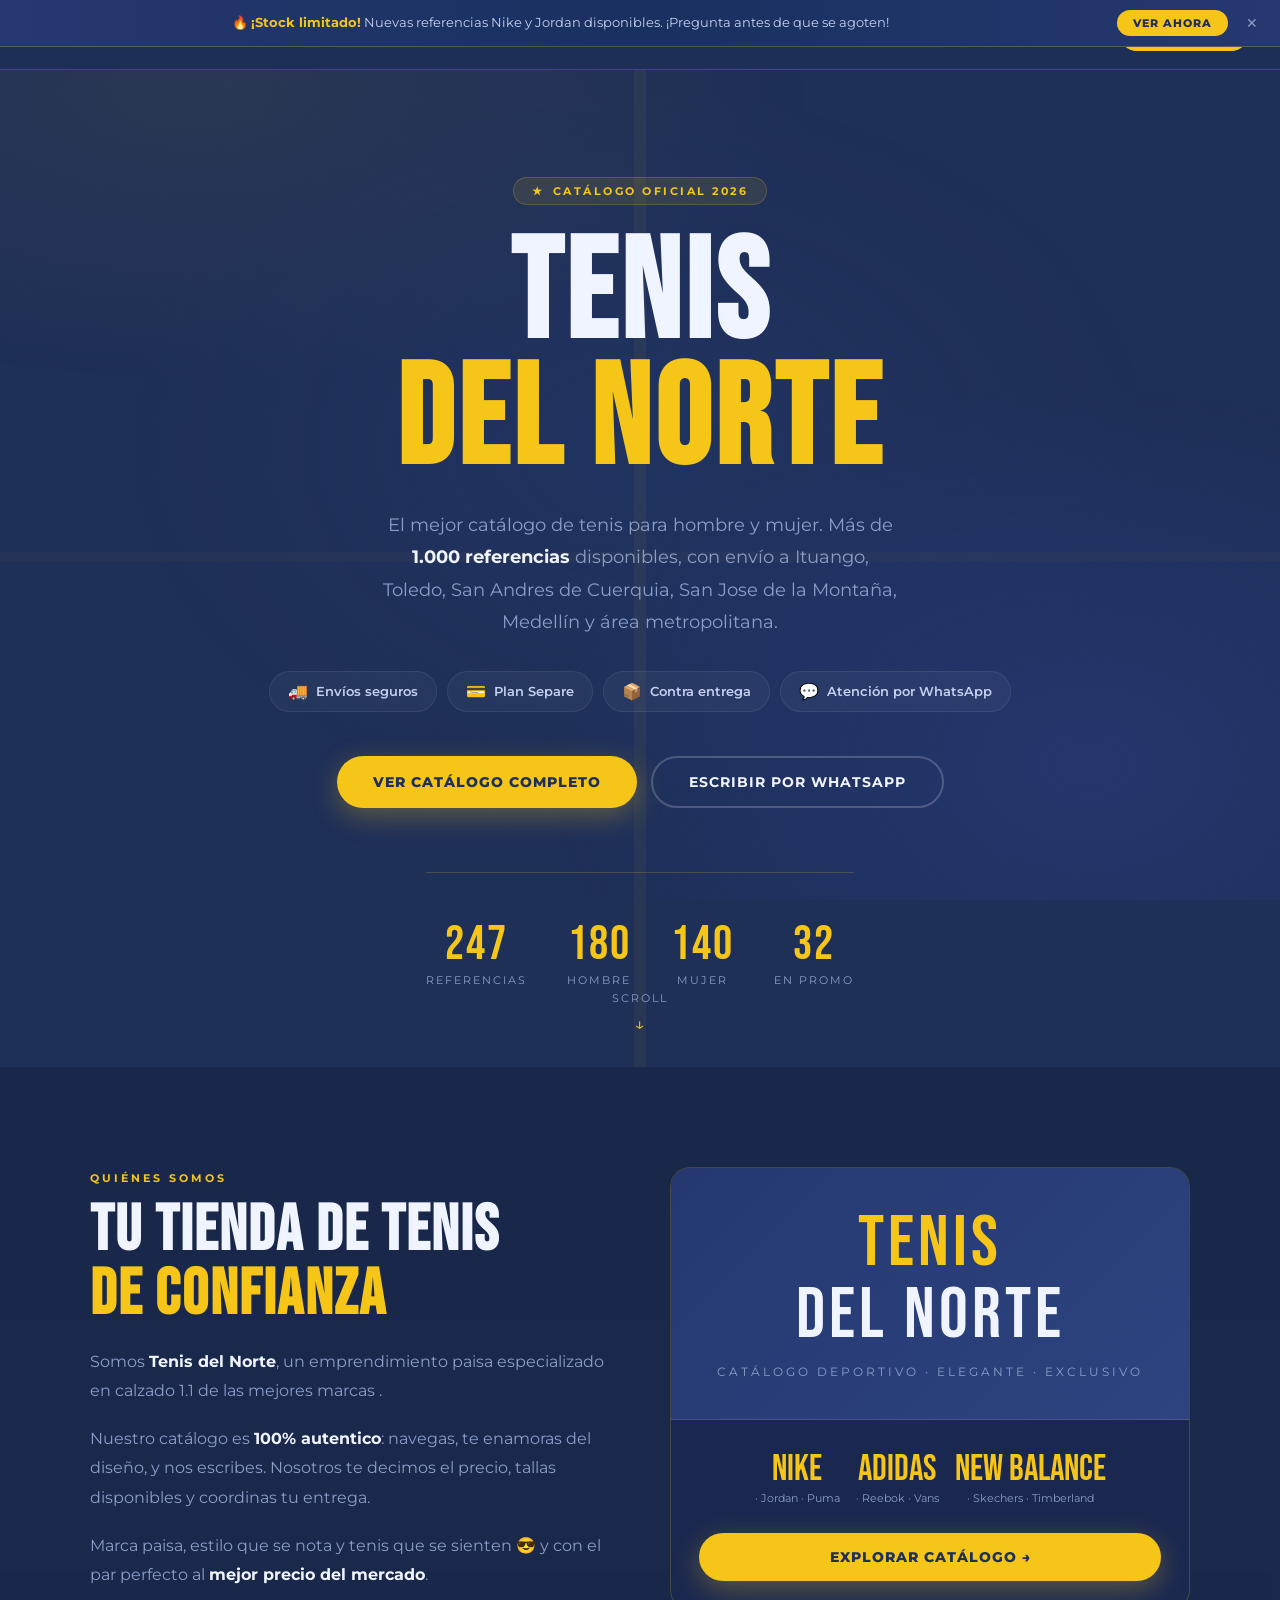
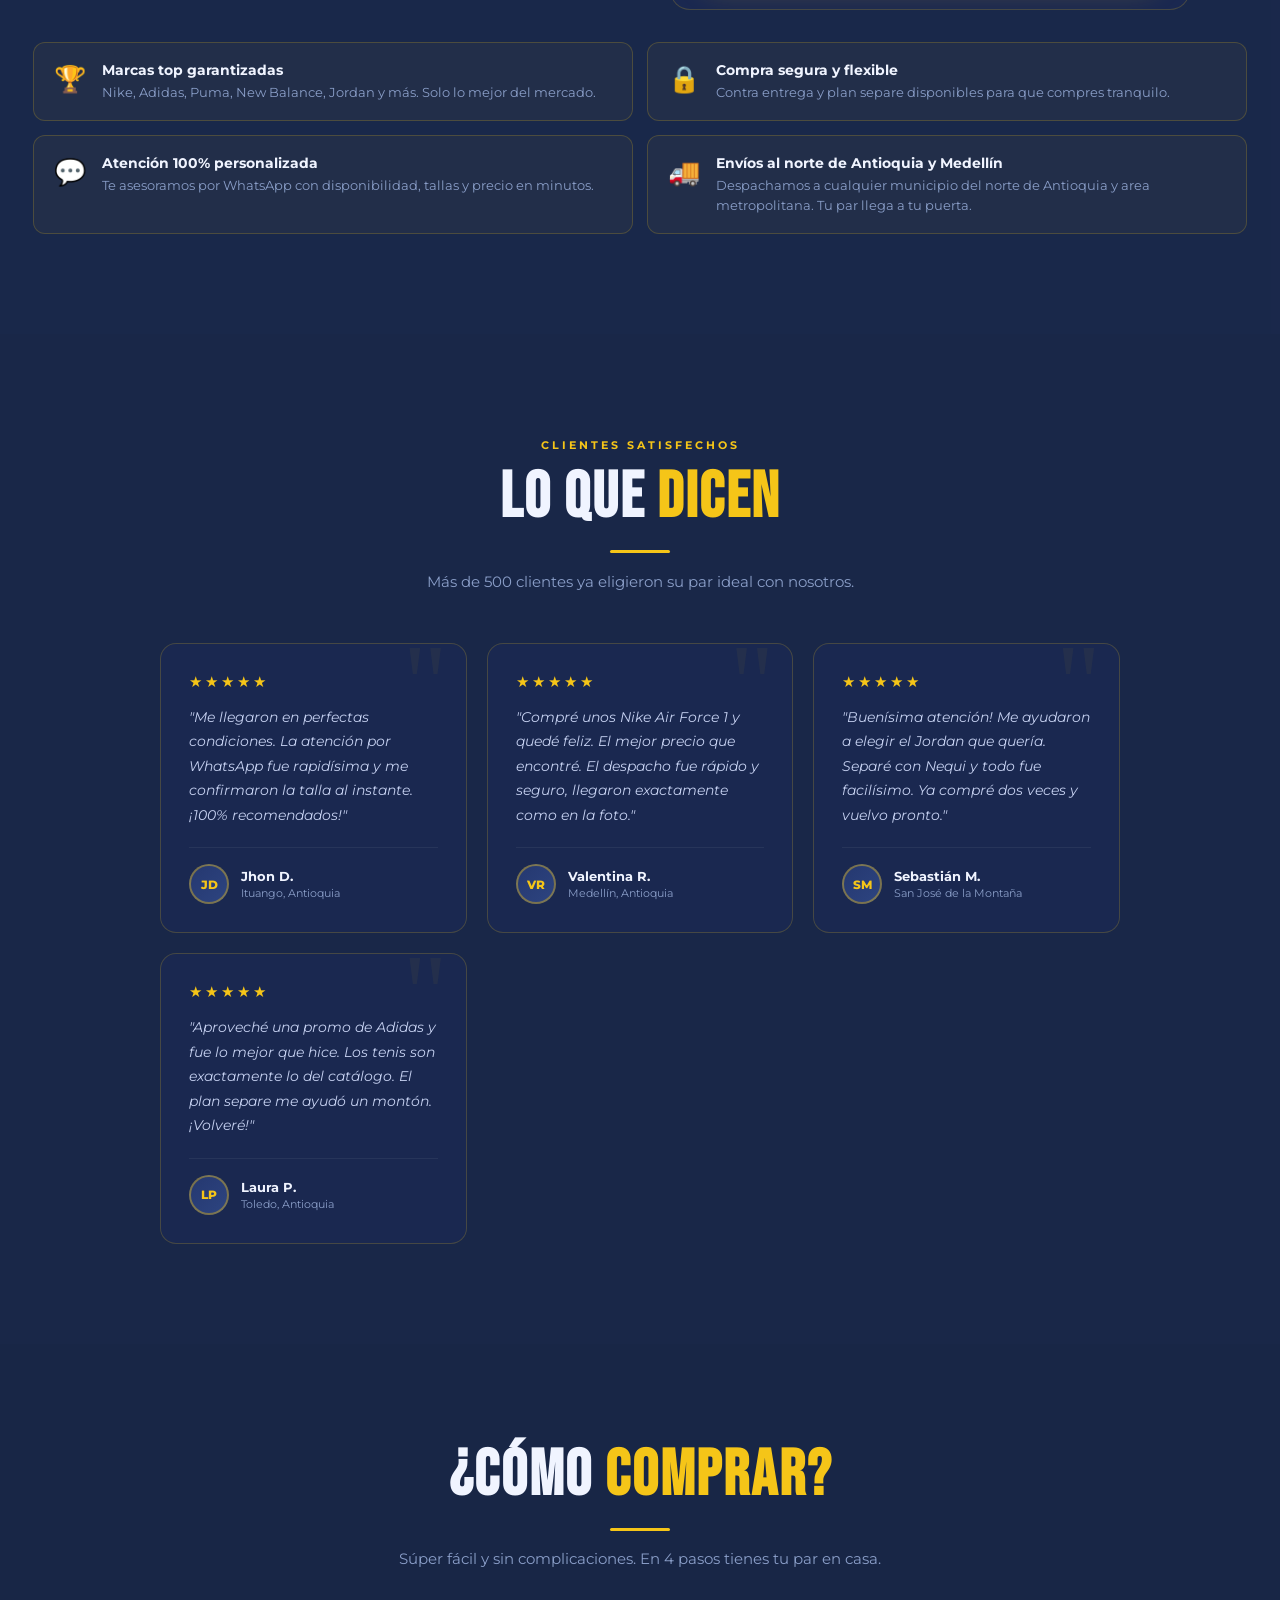
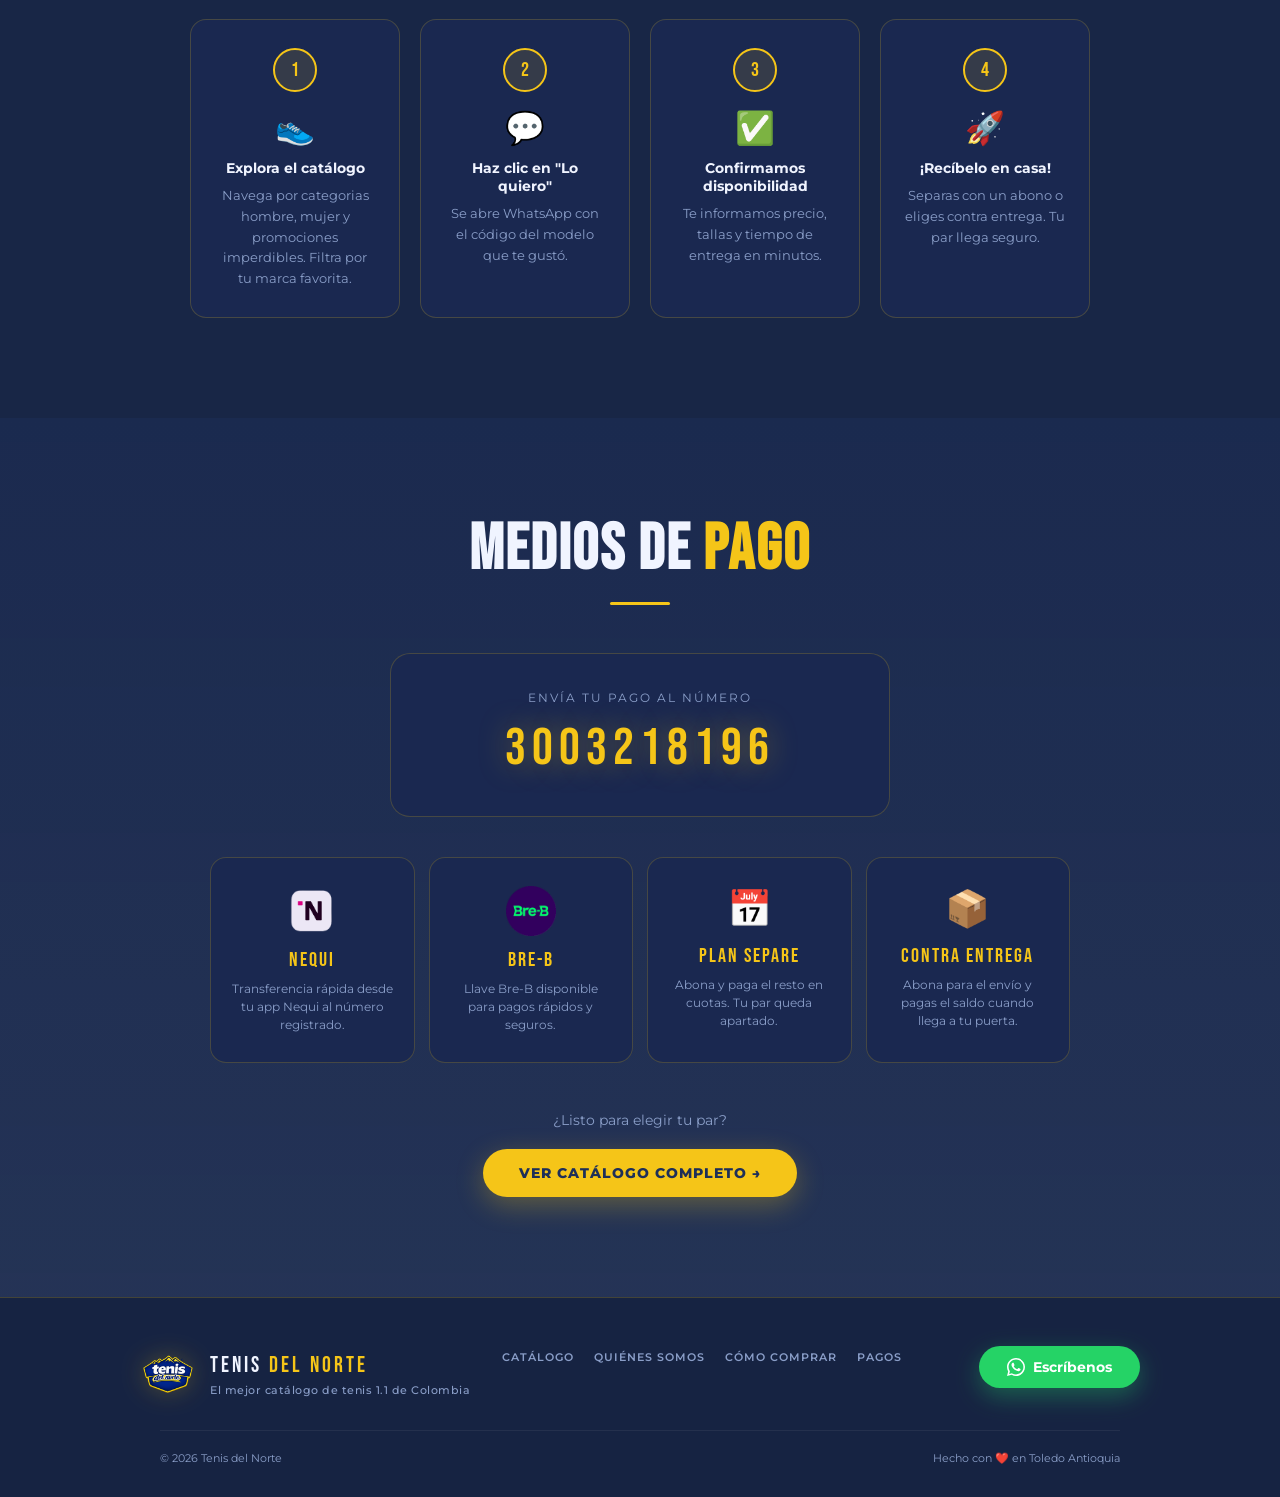
==== commit 1ce3606a: "feat: remove trust bar from inicio.html and update catalogo.js for deep linking support" ====
--- a/Tenis_del_norte/inicio.html
+++ b/Tenis_del_norte/inicio.html
@@ -142,38 +142,6 @@
   </section>
 
   <!-- ══════════════════════════════════════
-       BARRA DE CONFIANZA
-  ══════════════════════════════════════ -->
-  <div class="trust-bar">
-    <div class="trust-bar-inner">
-      <div class="trust-item">
-        <span class="trust-icon">🔒</span>
-        <span class="trust-text">Compra <strong>100% segura</strong></span>
-      </div>
-      <div class="trust-divider"></div>
-      <div class="trust-item">
-        <span class="trust-icon">✅</span>
-        <span class="trust-text">Producto <strong>verificado</strong></span>
-      </div>
-      <div class="trust-divider"></div>
-      <div class="trust-item">
-        <span class="trust-icon">💬</span>
-        <span class="trust-text">Respuesta en <strong>&lt; 10 min</strong></span>
-      </div>
-      <div class="trust-divider"></div>
-      <div class="trust-item">
-        <span class="trust-icon">🚚</span>
-        <span class="trust-text">Envío <strong>a toda Colombia</strong></span>
-      </div>
-      <div class="trust-divider"></div>
-      <div class="trust-item">
-        <span class="trust-icon">↩️</span>
-        <span class="trust-text">Cambios <strong>garantizados</strong></span>
-      </div>
-    </div>
-  </div>
-
-  <!-- ══════════════════════════════════════
        QUIÉNES SOMOS
   ══════════════════════════════════════ -->
   <section class="section about-section" id="quienes">
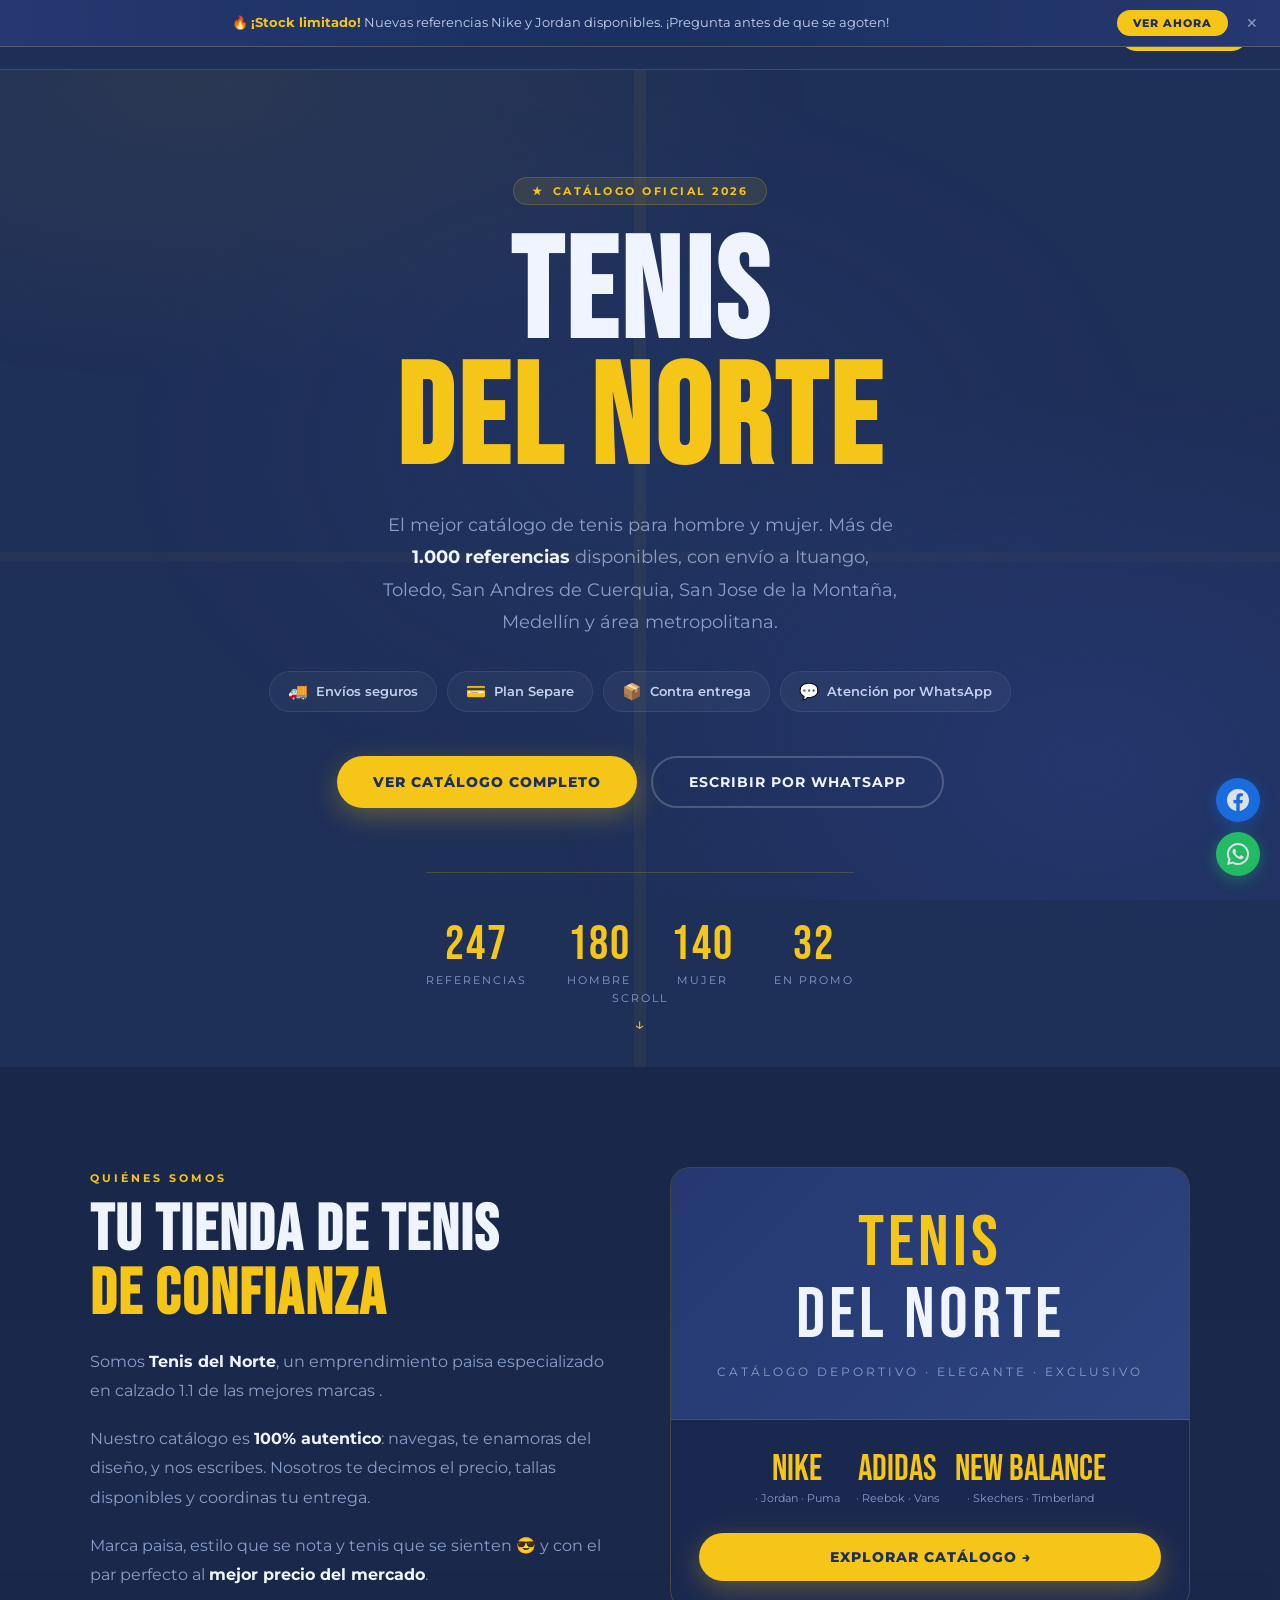
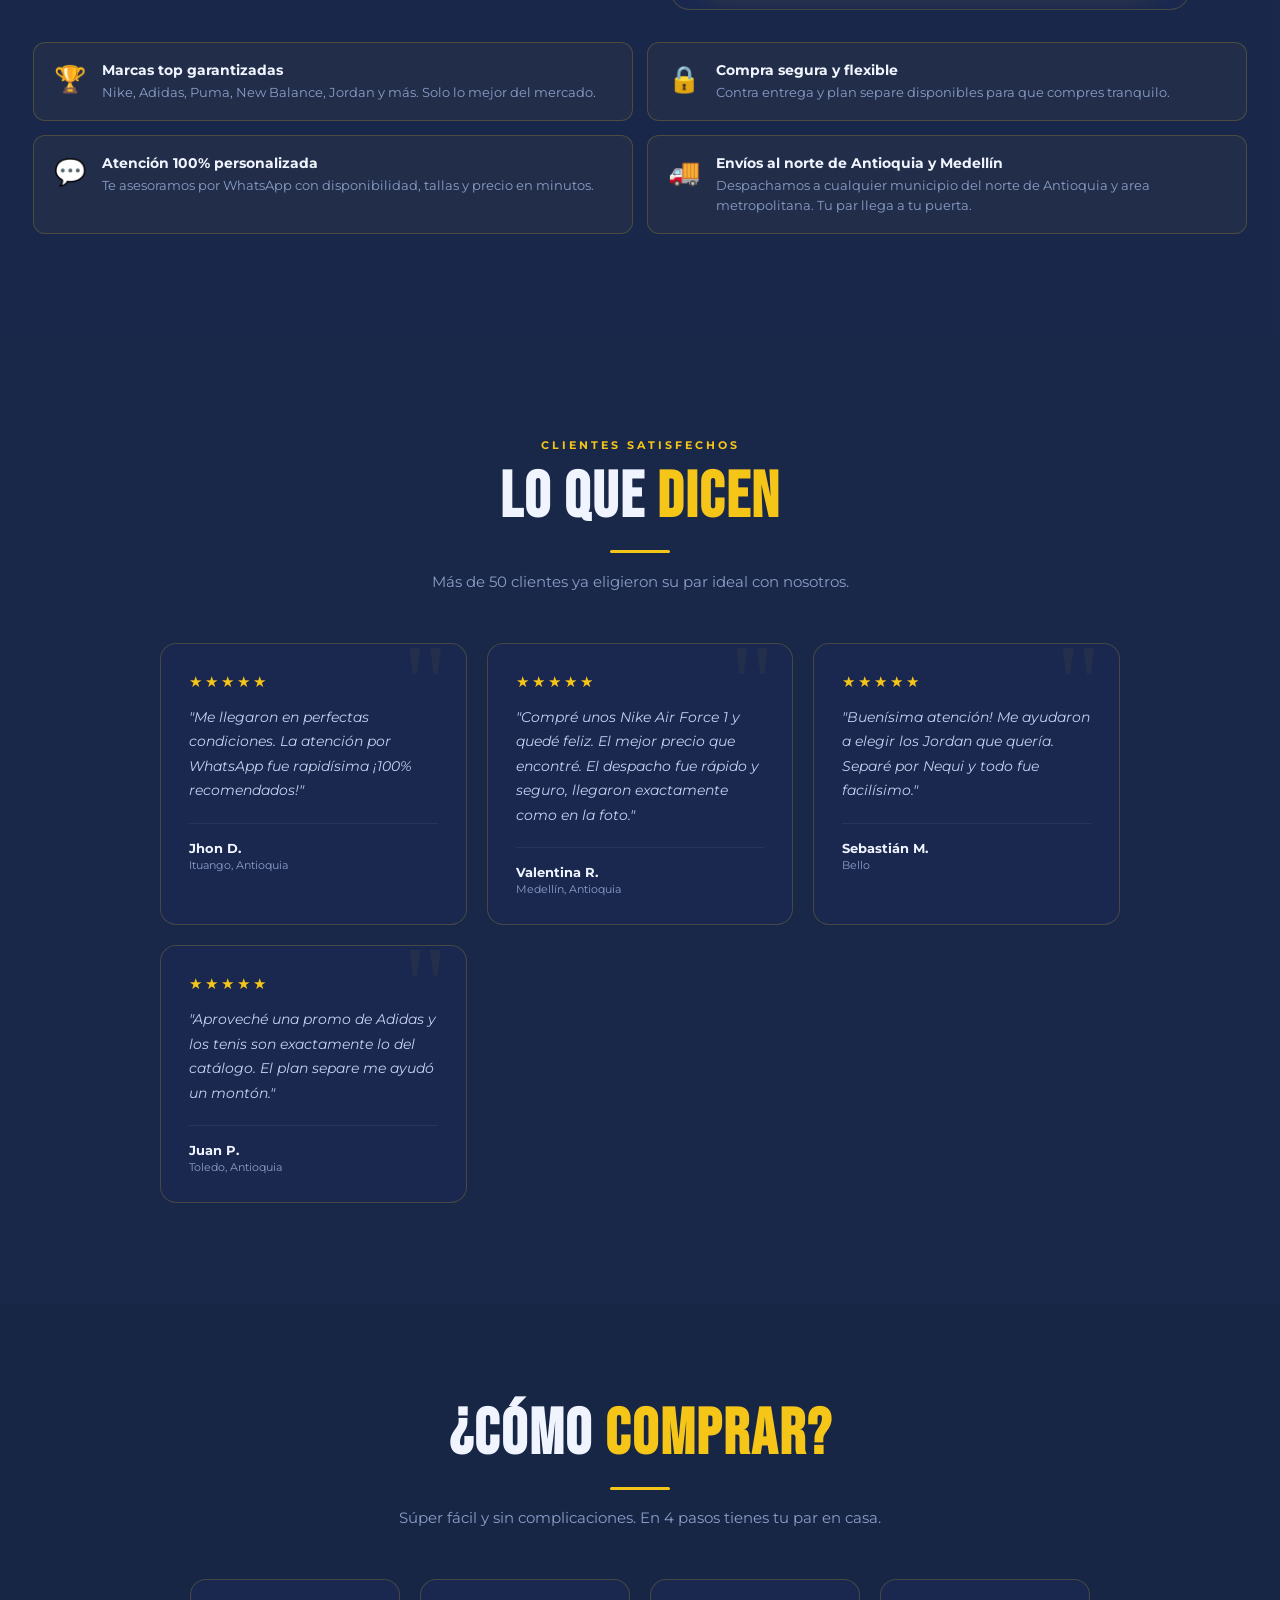
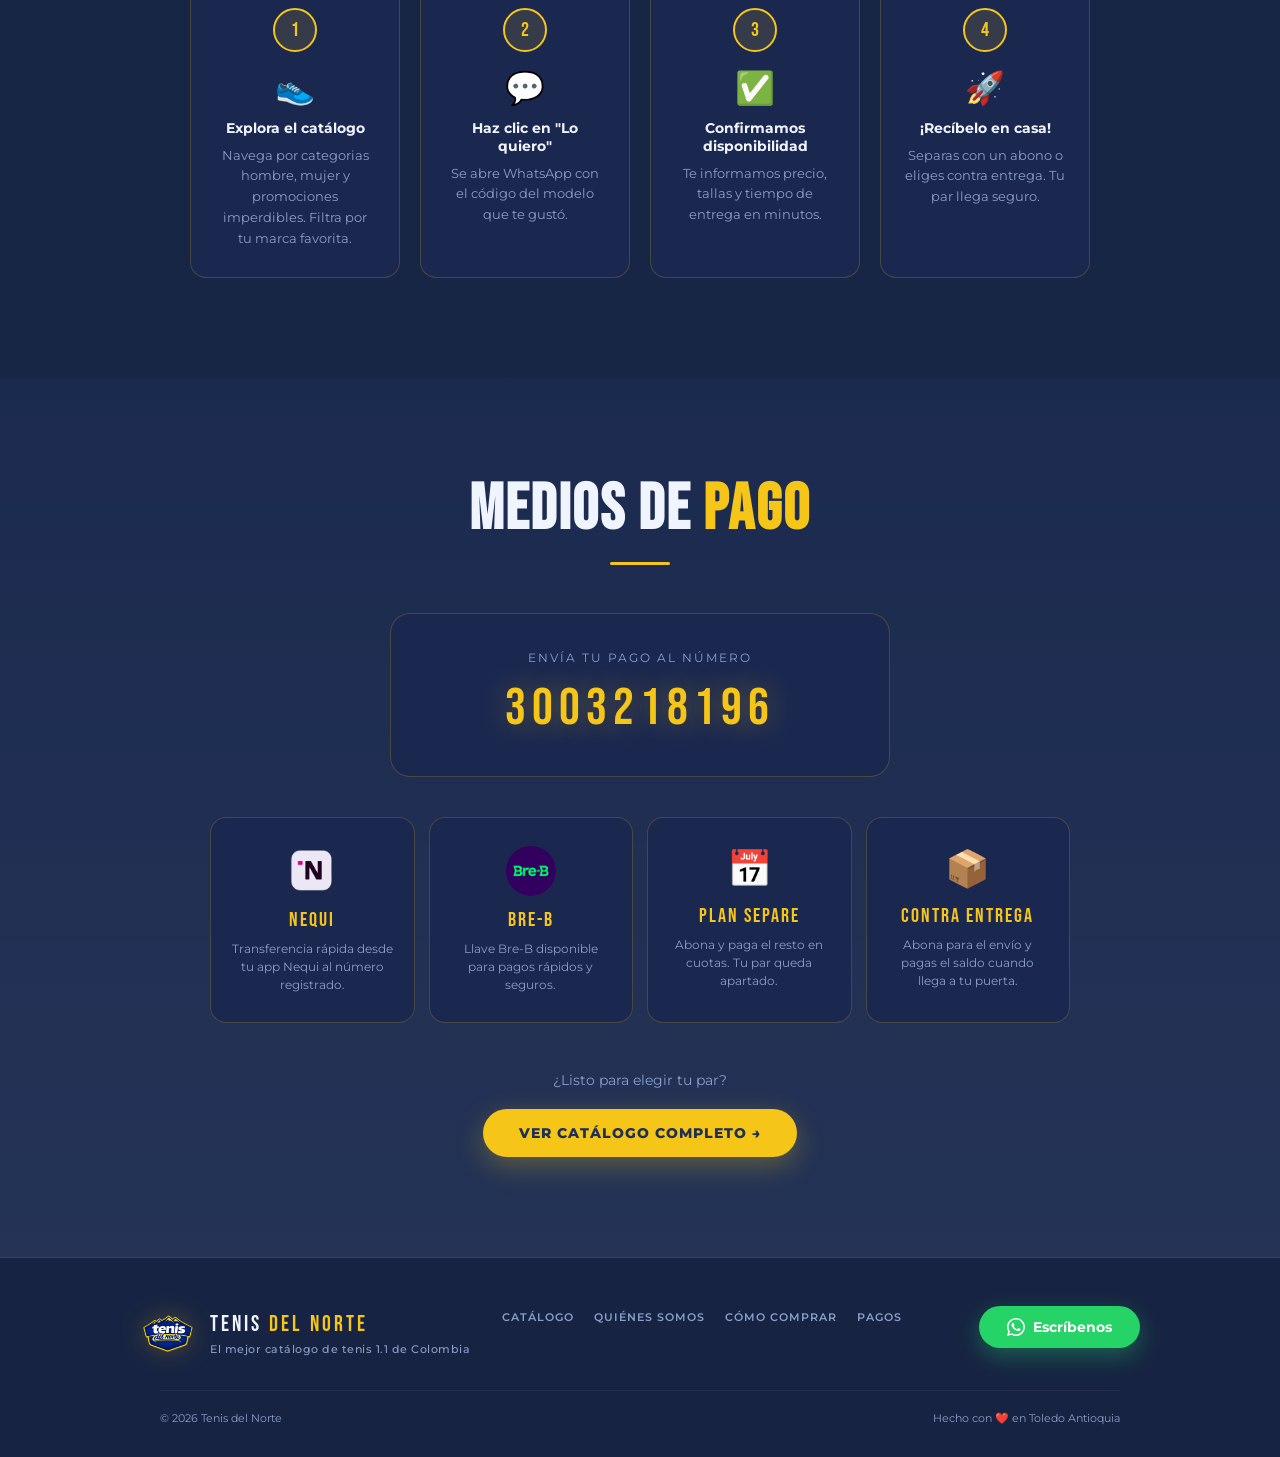
==== commit 76df85be: "feat: update product sharing messages and enhance social media integration with new floating buttons" ====
--- a/Tenis_del_norte/inicio.html
+++ b/Tenis_del_norte/inicio.html
@@ -247,15 +247,14 @@
       <h2 class="section-title">LO QUE <span>DICEN</span></h2>
       <div class="gold-line"></div>
       <p style="color: var(--muted); font-size: 15px; max-width: 440px; margin: 16px auto 0; line-height: 1.7;">
-        Más de 500 clientes ya eligieron su par ideal con nosotros.
+        Más de 50 clientes ya eligieron su par ideal con nosotros.
       </p>
     </div>
     <div class="testimonials-grid">
       <div class="testimonial-card reveal">
         <div class="testimonial-stars">★★★★★</div>
-        <p class="testimonial-text">"Me llegaron en perfectas condiciones. La atención por WhatsApp fue rapidísima y me confirmaron la talla al instante. ¡100% recomendados!"</p>
+        <p class="testimonial-text">"Me llegaron en perfectas condiciones. La atención por WhatsApp fue rapidísima ¡100% recomendados!"</p>
         <div class="testimonial-author">
-          <div class="testimonial-avatar">JD</div>
           <div>
             <div class="testimonial-name">Jhon D.</div>
             <div class="testimonial-location">Ituango, Antioquia</div>
@@ -266,7 +265,6 @@
         <div class="testimonial-stars">★★★★★</div>
         <p class="testimonial-text">"Compré unos Nike Air Force 1 y quedé feliz. El mejor precio que encontré. El despacho fue rápido y seguro, llegaron exactamente como en la foto."</p>
         <div class="testimonial-author">
-          <div class="testimonial-avatar">VR</div>
           <div>
             <div class="testimonial-name">Valentina R.</div>
             <div class="testimonial-location">Medellín, Antioquia</div>
@@ -275,22 +273,20 @@
       </div>
       <div class="testimonial-card reveal">
         <div class="testimonial-stars">★★★★★</div>
-        <p class="testimonial-text">"Buenísima atención! Me ayudaron a elegir el Jordan que quería. Separé con Nequi y todo fue facilísimo. Ya compré dos veces y vuelvo pronto."</p>
+        <p class="testimonial-text">"Buenísima atención! Me ayudaron a elegir los Jordan que quería. Separé por Nequi y todo fue facilísimo."</p>
         <div class="testimonial-author">
-          <div class="testimonial-avatar">SM</div>
           <div>
             <div class="testimonial-name">Sebastián M.</div>
-            <div class="testimonial-location">San José de la Montaña</div>
+            <div class="testimonial-location">Bello</div>
           </div>
         </div>
       </div>
       <div class="testimonial-card reveal">
         <div class="testimonial-stars">★★★★★</div>
-        <p class="testimonial-text">"Aproveché una promo de Adidas y fue lo mejor que hice. Los tenis son exactamente lo del catálogo. El plan separe me ayudó un montón. ¡Volveré!"</p>
+        <p class="testimonial-text">"Aproveché una promo de Adidas y los tenis son exactamente lo del catálogo. El plan separe me ayudó un montón."</p>
         <div class="testimonial-author">
-          <div class="testimonial-avatar">LP</div>
           <div>
-            <div class="testimonial-name">Laura P.</div>
+            <div class="testimonial-name">Juan P.</div>
             <div class="testimonial-location">Toledo, Antioquia</div>
           </div>
         </div>
--- a/Tenis_del_norte/styles/global.css
+++ b/Tenis_del_norte/styles/global.css
@@ -102,12 +102,25 @@
 
 .nav-links { display: flex; gap: 24px; list-style: none; }
 .nav-links a {
+  position: relative;
   color: var(--muted); font-size: 12px; font-weight: 700;
   text-decoration: none; letter-spacing: 1.5px; text-transform: uppercase;
   transition: color 0.2s;
+  padding: 4px 0;
+}
+.nav-links a::after {
+  content: '';
+  position: absolute;
+  left: 0; right: 0; bottom: -2px;
+  margin: 0 auto;
+  width: 0; height: 2px;
+  background: var(--gold); border-radius: 2px;
+  transition: width 0.3s ease;
 }
 .nav-links a:hover,
 .nav-links a.active { color: var(--gold); }
+.nav-links a:hover::after,
+.nav-links a.active::after { width: 100%; }
 
 .nav-cta {
   background: var(--gold); color: var(--navy);
@@ -195,16 +208,27 @@
   border-bottom: 1px solid rgba(255,255,255,0.05);
 }
 .nav-drawer-links a {
+  position: relative;
   display: block; padding: 16px 28px;
   color: var(--muted); font-size: 13px; font-weight: 700;
   letter-spacing: 2px; text-transform: uppercase; text-decoration: none;
   transition: all 0.2s;
 }
+.nav-drawer-links a::before {
+  content: '';
+  position: absolute;
+  left: 0; top: 50%; transform: translateY(-50%);
+  width: 3px; height: 0;
+  background: var(--gold); border-radius: 0 3px 3px 0;
+  transition: height 0.25s ease;
+}
 .nav-drawer-links a:hover,
 .nav-drawer-links a.active {
   color: var(--gold); background: rgba(245,197,24,0.05);
   padding-left: 36px;
 }
+.nav-drawer-links a:hover::before,
+.nav-drawer-links a.active::before { height: 60%; }
 
 .nav-drawer-wa {
   margin: 0 24px; justify-content: center;
@@ -215,6 +239,8 @@
   .nav { padding: 0 16px; }
   .nav-links { display: none; }
   .nav-hamburger { display: flex; }
+  /* En móvil escondemos el WA del nav (los botones sociales flotantes ya cumplen ese rol) */
+  .nav-cta { display: none; }
   /* Ocultar texto del logo en pantallas muy pequeñas para ahorrar espacio */
   @media (max-width: 380px) {
     .nav-logo-text { display: none; }
@@ -442,29 +468,42 @@
 }
 
 /* ══════════════════════════════════════════════════
-   BOTÓN WHATSAPP FLOTANTE — solo móvil
+   BOTONES SOCIALES FLOTANTES — Facebook + WhatsApp
+   Discreto en desktop, prominente en móvil
 ══════════════════════════════════════════════════ */
-#waFloat {
-  display: none;                         /* oculto en desktop */
-  position: fixed; bottom: 24px; right: 20px;
+.social-float {
+  position: fixed; right: 20px; bottom: 24px;
   z-index: 150;
-  width: 56px; height: 56px; border-radius: 50%;
+  display: flex; flex-direction: column; gap: 10px;
+  animation: fadeUp 0.4s 0.4s ease both;
+}
+.social-btn {
+  width: 44px; height: 44px; border-radius: 50%;
+  display: flex; align-items: center; justify-content: center;
+  text-decoration: none;
+  transition: transform 0.2s, box-shadow 0.2s, opacity 0.2s;
+  opacity: 0.85;
+}
+.social-btn:hover { opacity: 1; transform: scale(1.08); }
+.social-btn svg { width: 22px; height: 22px; fill: #fff; }
+
+.social-btn.wa {
   background: var(--green);
-  align-items: center; justify-content: center;
-  box-shadow: 0 6px 24px rgba(37,211,102,0.5);
-  transition: transform 0.2s, box-shadow 0.2s;
-  animation: fadeUp 0.4s 0.5s ease both;
-}
-#waFloat svg {
-  width: 28px; height: 28px; fill: #fff;
-}
-#waFloat:hover {
-  transform: scale(1.1);
-  box-shadow: 0 10px 32px rgba(37,211,102,0.6);
-}
-
+  box-shadow: 0 4px 16px rgba(37,211,102,0.4);
+}
+.social-btn.wa:hover { box-shadow: 0 8px 24px rgba(37,211,102,0.55); }
+
+.social-btn.fb {
+  background: #1877F2;
+  box-shadow: 0 4px 16px rgba(24,119,242,0.4);
+}
+.social-btn.fb:hover { box-shadow: 0 8px 24px rgba(24,119,242,0.55); }
+
+/* Más prominentes en móvil */
 @media (max-width: 900px) {
-  #waFloat { display: flex; }
+  .social-float { right: 16px; bottom: 20px; gap: 12px; }
+  .social-btn   { width: 52px; height: 52px; opacity: 1; }
+  .social-btn svg { width: 26px; height: 26px; }
 }
 
 /* ── Infinite scroll spinner ─────────────────────── */
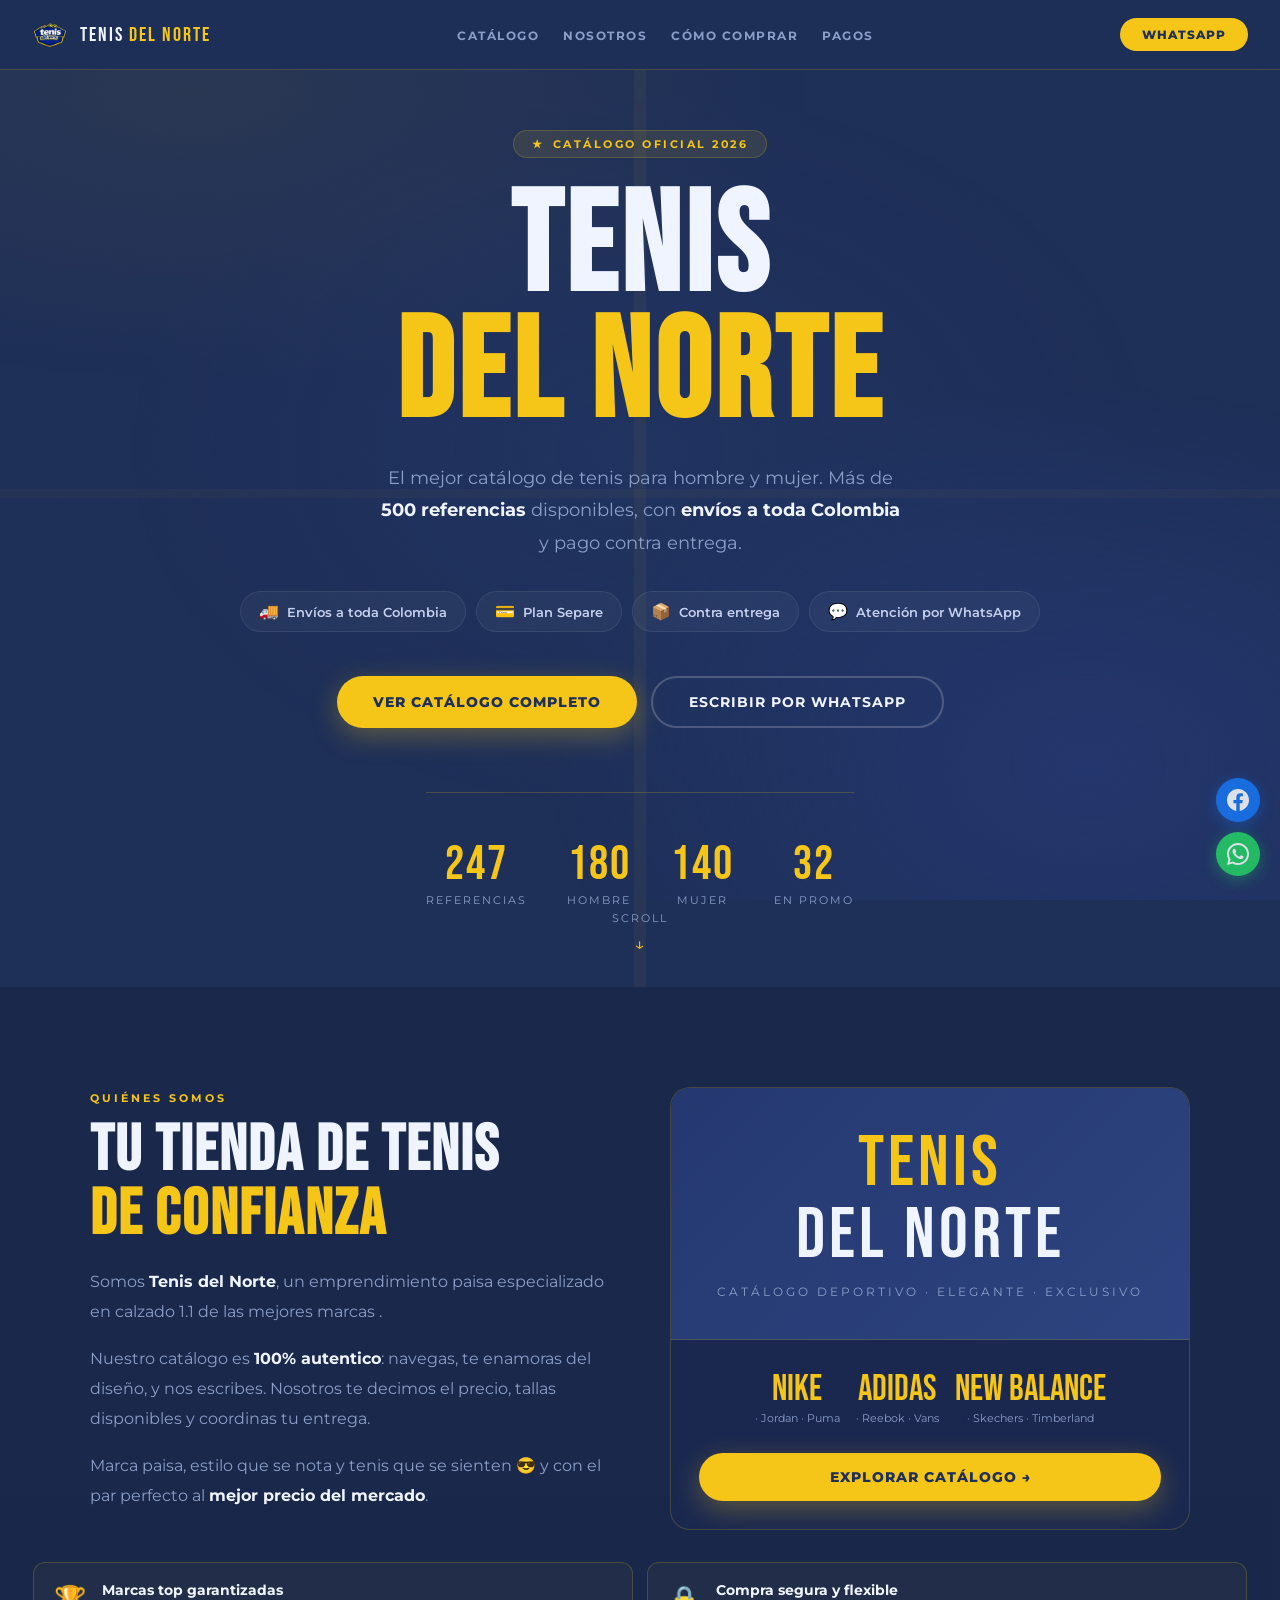
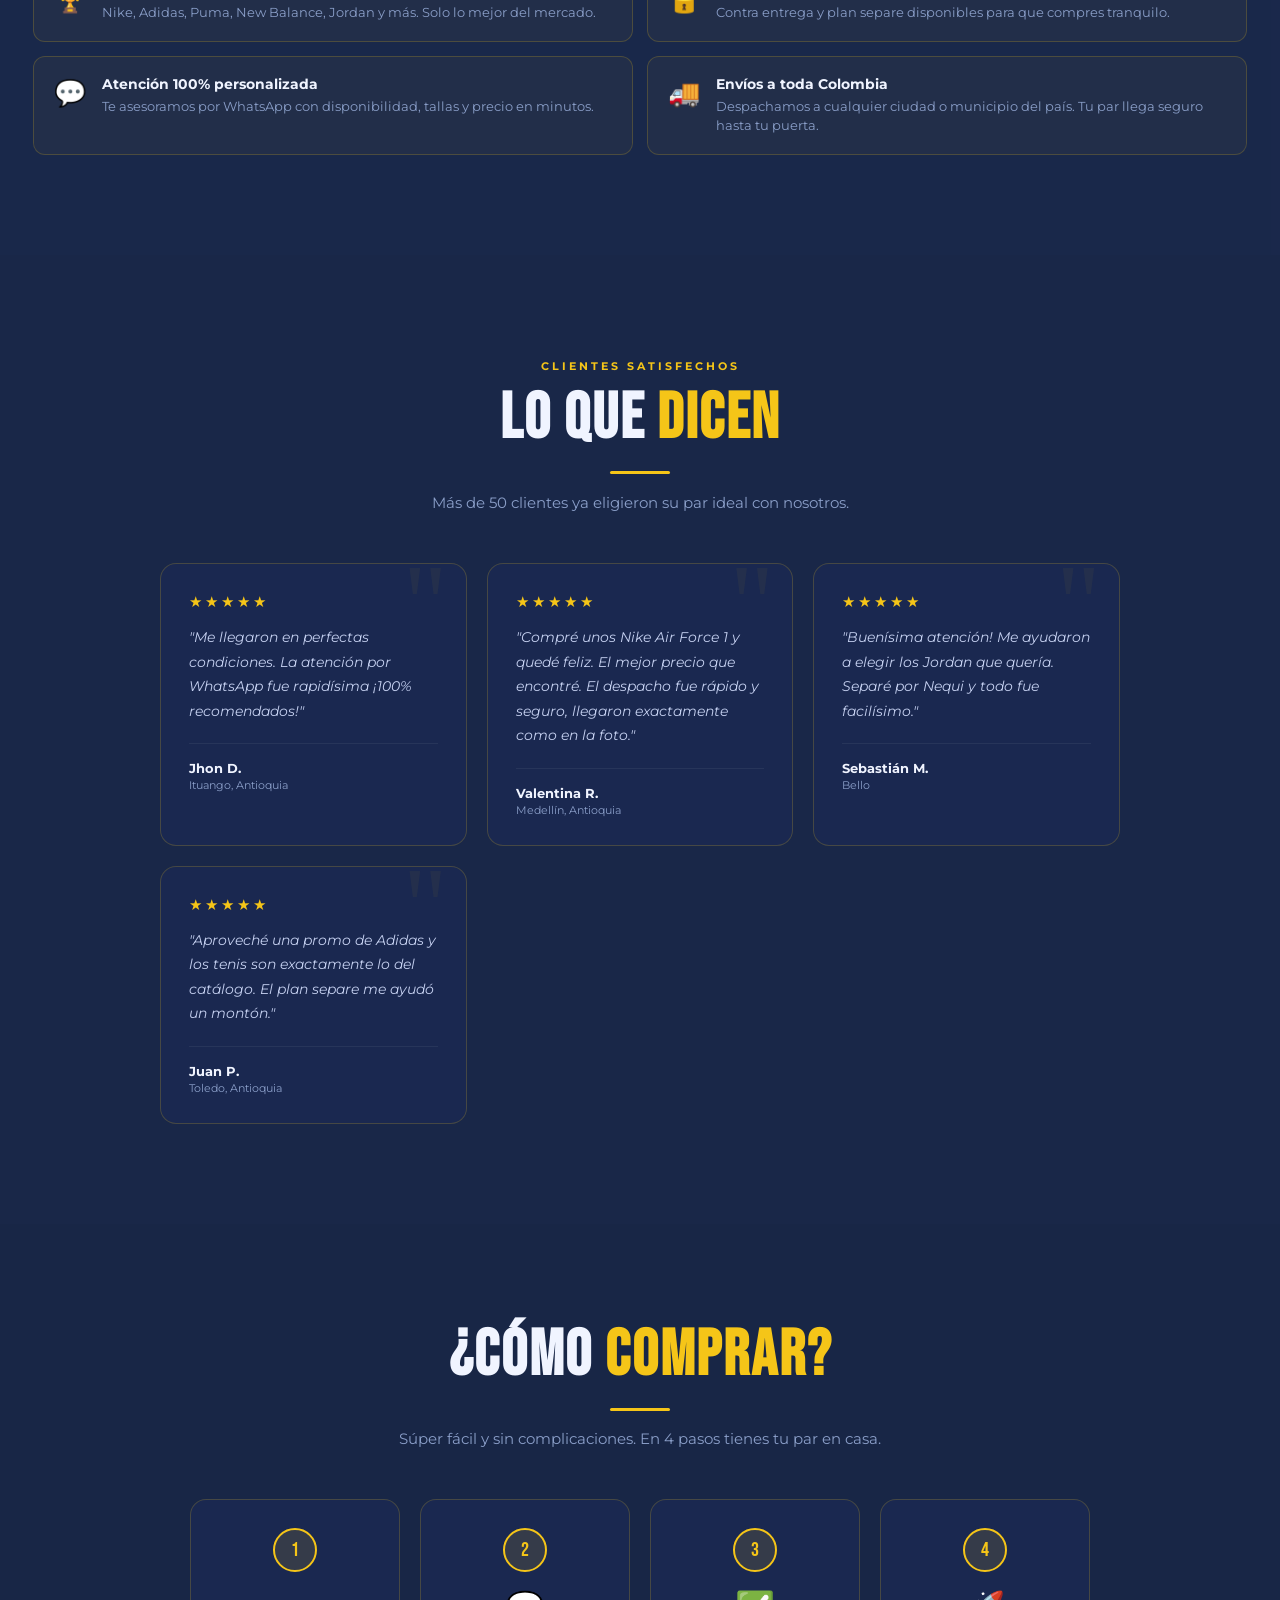
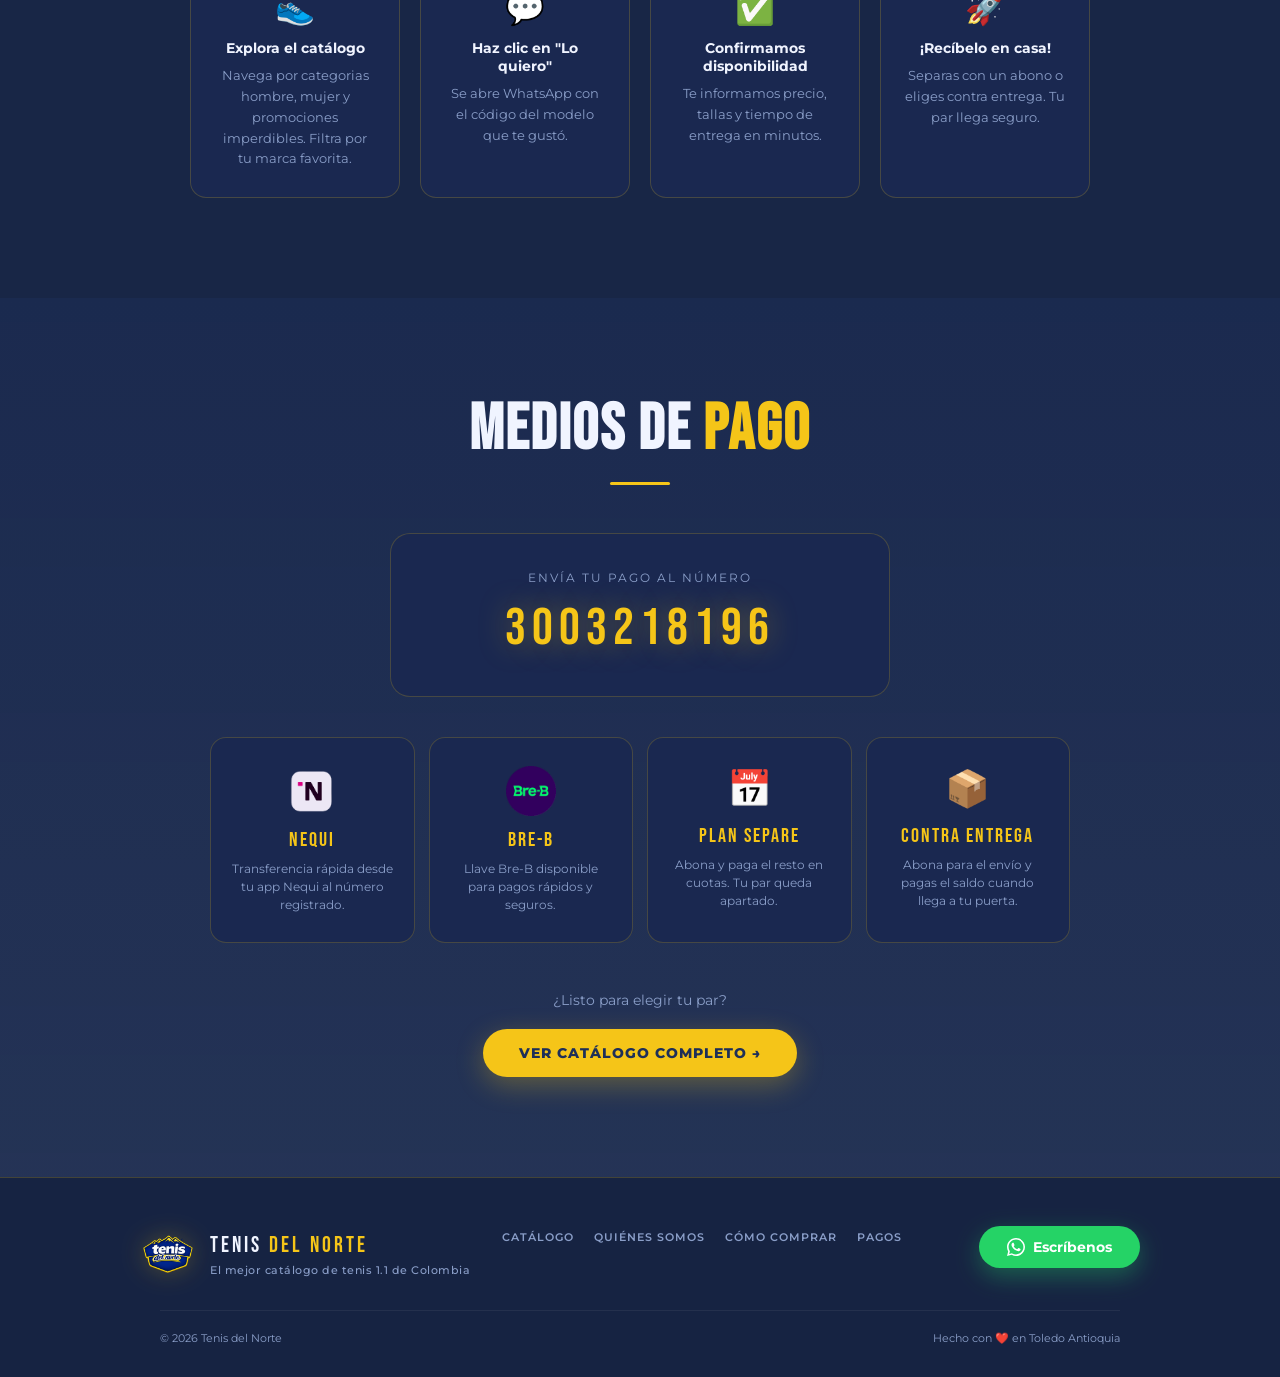
==== commit cfd827bc: "feat: update meta tags and descriptions for better SEO and clarity; implement campaign application l" ====
--- a/Tenis_del_norte/inicio.html
+++ b/Tenis_del_norte/inicio.html
@@ -4,8 +4,8 @@
 <head>
   <meta charset="UTF-8" />
   <meta name="viewport" content="width=device-width, initial-scale=1.0" />
-  <meta name="description" content="Tenis del Norte — El mejor catálogo de tenis deportivos Nike, Adidas, Jordan, Puma, New Balance y más. Envíos al norte de Antioquia, Medellín y toda Colombia. Compra segura por WhatsApp." />
-  <meta name="keywords" content="tenis deportivos Colombia, zapatillas Nike Adidas Jordan Puma, comprar tenis Antioquia, tenis norte Antioquia, Ituango Toledo tenis, tenis Medellín baratos, calzado deportivo Colombia" />
+  <meta name="description" content="Tenis del Norte — El mejor catálogo de tenis deportivos Nike, Adidas, Jordan, Puma, New Balance y más. Envíos a toda Colombia con pago contra entrega. Compra segura por WhatsApp." />
+  <meta name="keywords" content="tenis deportivos Colombia, zapatillas Nike Adidas Jordan Puma, comprar tenis Colombia, envíos a toda Colombia, tenis envío nacional, tenis contra entrega, tenis Medellín Antioquia baratos, calzado deportivo Colombia" />
   <meta name="robots" content="index, follow" />
   <meta name="author" content="Tenis del Norte" />
   <title>Tenis del Norte · Catálogo de Tenis Deportivos | Nike, Adidas, Jordan</title>
@@ -17,7 +17,7 @@
   <meta property="og:type" content="website" />
   <meta property="og:url" content="https://tenisdelnorte.com/inicio" />
   <meta property="og:title" content="Tenis del Norte — Catálogo de Tenis Deportivos Colombia" />
-  <meta property="og:description" content="Más de 1.000 referencias de Nike, Adidas, Jordan, Puma y más. Envíos al norte de Antioquia y Medellín. Compra 100% segura por WhatsApp." />
+  <meta property="og:description" content="Más de 1.000 referencias de Nike, Adidas, Jordan, Puma y más. Envíos a toda Colombia con pago contra entrega. Compra 100% segura por WhatsApp." />
   <meta property="og:image" content="https://tenisdelnorte.com/assets/logo.png" />
   <meta property="og:locale" content="es_CO" />
   <meta property="og:site_name" content="Tenis del Norte" />
@@ -25,7 +25,7 @@
   <!-- Twitter Card -->
   <meta name="twitter:card" content="summary_large_image" />
   <meta name="twitter:title" content="Tenis del Norte — Catálogo de Tenis" />
-  <meta name="twitter:description" content="Nike, Adidas, Jordan, Puma y más. Envíos a Colombia. Compra segura por WhatsApp." />
+  <meta name="twitter:description" content="Nike, Adidas, Jordan, Puma y más. Envíos a toda Colombia. Compra segura por WhatsApp." />
   <meta name="twitter:image" content="https://tenisdelnorte.com/assets/logo.png" />
 
   <!-- Performance -->
@@ -44,7 +44,7 @@
         "@type": "Store",
         "@id": "https://tenisdelnorte.com/#store",
         "name": "Tenis del Norte",
-        "description": "Catálogo de tenis deportivos Nike, Adidas, Jordan, Puma y más. Envíos al norte de Antioquia y Medellín.",
+        "description": "Catálogo de tenis deportivos Nike, Adidas, Jordan, Puma y más. Envíos a toda Colombia con pago contra entrega.",
         "url": "https://tenisdelnorte.com",
         "telephone": "+573003218196",
         "priceRange": "$$",
@@ -60,7 +60,7 @@
           "contactType": "sales",
           "availableLanguage": "Spanish"
         },
-        "areaServed": ["Norte de Antioquia", "Medellín", "Colombia"],
+        "areaServed": "Colombia",
         "hasOfferCatalog": {
           "@type": "OfferCatalog",
           "name": "Catálogo de Tenis Deportivos 2026"
@@ -101,12 +101,12 @@
 
     <p class="hero-sub">
       El mejor catálogo de tenis para hombre y mujer.
-      Más de <strong>1.000 referencias</strong> disponibles,
-      con envío a Ituango, Toledo, San Andres de Cuerquia, San Jose de la Montaña, Medellín y área metropolitana.
+      Más de <strong>500 referencias</strong> disponibles,
+      con <strong>envíos a toda Colombia</strong> y pago contra entrega.
     </p>
 
     <div class="hero-badges">
-      <div class="hero-badge"><span class="icon">🚚</span> Envíos seguros</div>
+      <div class="hero-badge"><span class="icon">🚚</span> Envíos a toda Colombia</div>
       <div class="hero-badge"><span class="icon">💳</span> Plan Separe</div>
       <div class="hero-badge"><span class="icon">📦</span> Contra entrega</div>
       <div class="hero-badge"><span class="icon">💬</span> Atención por WhatsApp</div>
@@ -230,8 +230,8 @@
         <div class="feature-item">
           <div class="feature-icon">🚚</div>
           <div class="feature-content">
-            <h4>Envíos al norte de Antioquia y Medellín</h4>
-            <p>Despachamos a cualquier municipio del norte de Antioquia y area metropolitana. Tu par llega a tu puerta.</p>
+            <h4>Envíos a toda Colombia</h4>
+            <p>Despachamos a cualquier ciudad o municipio del país. Tu par llega seguro hasta tu puerta.</p>
           </div>
         </div>
       </div>
--- a/Tenis_del_norte/styles/global.css
+++ b/Tenis_del_norte/styles/global.css
@@ -426,45 +426,86 @@
 }
 
 /* ══════════════════════════════════════════════════
-   BARRA DE ANUNCIO — aparece encima del nav
+   ANUNCIO DE CAMPAÑA — tarjeta flotante inferior izq
 ══════════════════════════════════════════════════ */
 #announceBar {
-  position: sticky; top: 0; z-index: 200;
-  display: flex; align-items: center; justify-content: center;
-  gap: 12px; flex-wrap: wrap;
-  padding: 10px 16px;
-  background: linear-gradient(90deg, var(--navy-mid) 0%, #1a3060 50%, var(--navy-mid) 100%);
-  border-bottom: 1px solid rgba(245,197,24,0.25);
-  transition: transform 0.3s ease;
-}
+  position: fixed;
+  bottom: 24px; left: 20px;
+  z-index: 150;
+  max-width: 340px;
+  display: flex; flex-direction: column;
+  gap: 10px;
+  padding: 18px 36px 16px 18px;
+  background: linear-gradient(135deg, var(--navy-mid) 0%, var(--navy-light) 100%);
+  border: 1px solid rgba(245,197,24,0.35);
+  border-radius: 16px;
+  box-shadow: 0 12px 40px rgba(0,0,20,0.5),
+              0 0 0 1px rgba(245,197,24,0.08);
+  animation: announceSlideIn 0.5s 0.8s cubic-bezier(0.4, 0, 0.2, 1) both;
+  transition: transform 0.3s ease, opacity 0.3s ease;
+}
+#announceBar::before {
+  content: '⚡ OFERTA';
+  position: absolute;
+  top: -10px; left: 16px;
+  background: var(--gold); color: var(--navy);
+  font-family: var(--font-b); font-size: 9px; font-weight: 800;
+  letter-spacing: 1.5px;
+  padding: 3px 10px; border-radius: 100px;
+  box-shadow: 0 4px 12px rgba(245,197,24,0.4);
+}
+
 .announce-msg {
   font-size: 13px; color: var(--off-white);
-  text-align: center; line-height: 1.5;
-  flex: 1; min-width: 200px;
+  line-height: 1.5; text-align: left;
 }
 .announce-msg strong { color: var(--gold); }
 
 .announce-cta {
+  align-self: flex-start;
   background: var(--gold); color: var(--navy);
   font-family: var(--font-b); font-size: 11px; font-weight: 800;
   letter-spacing: 1px; text-transform: uppercase; text-decoration: none;
-  padding: 6px 16px; border-radius: 100px; flex-shrink: 0;
+  padding: 8px 18px; border-radius: 100px;
   transition: all 0.2s;
   white-space: nowrap;
 }
-.announce-cta:hover { background: var(--gold-light); transform: scale(1.03); }
+.announce-cta:hover {
+  background: var(--gold-light);
+  transform: translateY(-1px);
+  box-shadow: 0 6px 18px rgba(245,197,24,0.35);
+}
 
 .announce-close {
+  position: absolute;
+  top: 8px; right: 10px;
+  width: 24px; height: 24px;
   background: none; border: none; cursor: pointer;
-  color: var(--muted); font-size: 14px; padding: 4px 6px;
-  flex-shrink: 0; line-height: 1; border-radius: 4px;
-  transition: color 0.2s;
-}
-.announce-close:hover { color: var(--white); }
-
-@media (max-width: 480px) {
-  #announceBar { gap: 8px; padding: 8px 12px; }
+  color: var(--muted); font-size: 13px;
+  display: flex; align-items: center; justify-content: center;
+  border-radius: 50%;
+  transition: all 0.2s;
+}
+.announce-close:hover {
+  background: rgba(255,255,255,0.08);
+  color: var(--white);
+}
+
+@keyframes announceSlideIn {
+  from { opacity: 0; transform: translateX(-24px) translateY(12px); }
+  to   { opacity: 1; transform: translateX(0)     translateY(0); }
+}
+
+@media (max-width: 600px) {
+  #announceBar {
+    left: 16px;
+    right: 88px;       /* deja espacio a los botones sociales (derecha) */
+    bottom: 20px;
+    max-width: none;
+    padding: 16px 32px 14px 16px;
+  }
   .announce-msg { font-size: 12px; }
+  .announce-cta { font-size: 10px; padding: 7px 14px; }
 }
 
 /* ══════════════════════════════════════════════════
